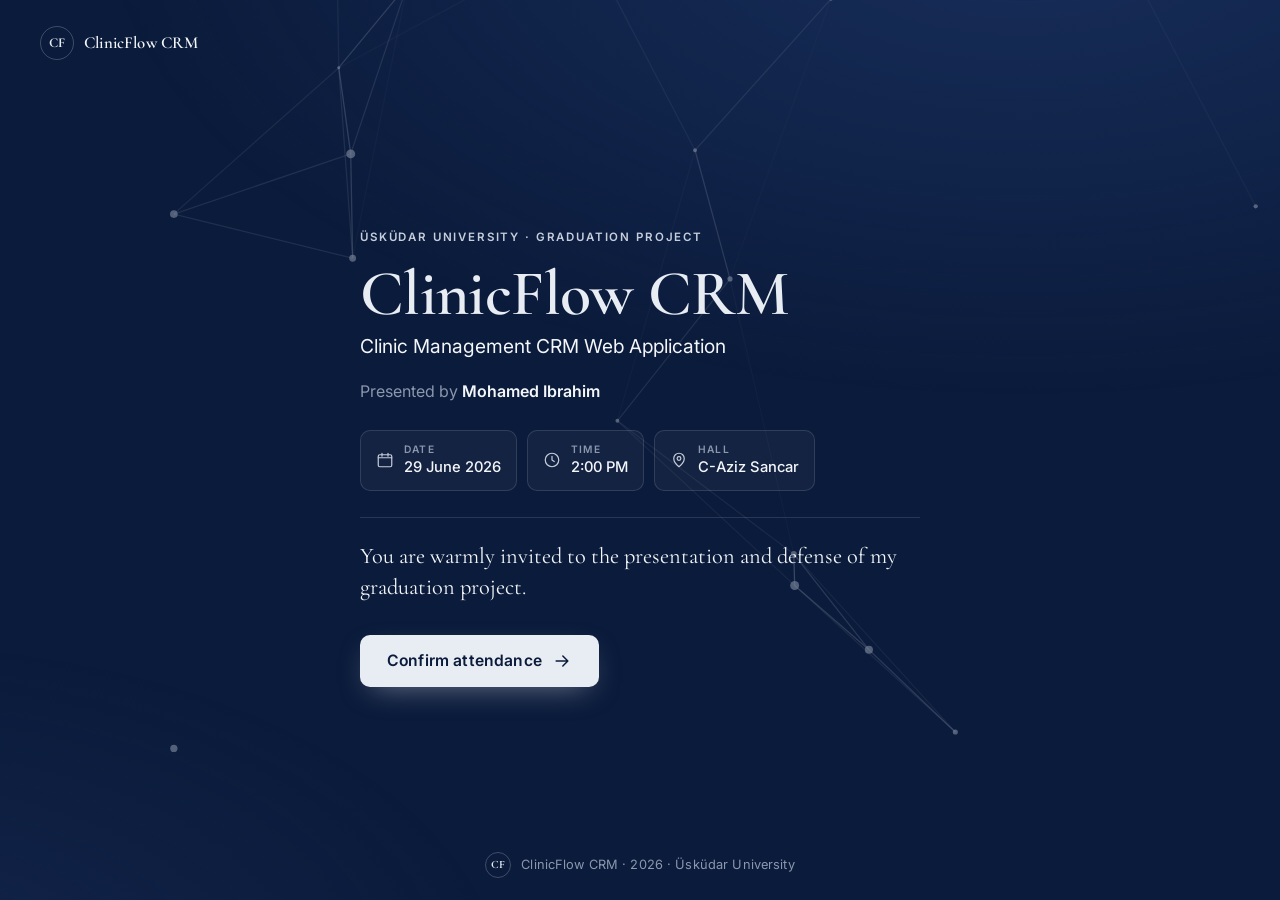
==== index.html @ 86056c4a "ClinicFlow CRM RSVP site — static GitHub Pages build Single-page RSVP flow (Invite → Form → Confirma" ====
<!DOCTYPE html>
<html lang="en" data-theme="dark">
<head>
  <meta charset="UTF-8" />
  <meta name="viewport" content="width=device-width, initial-scale=1, viewport-fit=cover" />
  <title>ClinicFlow CRM — Graduation Presentation Invitation</title>
  <meta name="description" content="You are invited to the graduation presentation of ClinicFlow CRM by Mohamed Ibrahim, Üsküdar University — 29 June 2026, 2:00 PM, Hall C-Aziz Sancar." />
  <meta name="color-scheme" content="dark light" />
  <meta name="theme-color" content="#0B1B3B" />

  <!-- Open Graph -->
  <meta property="og:type" content="website" />
  <meta property="og:title" content="ClinicFlow CRM — Graduation Presentation" />
  <meta property="og:description" content="Confirm your attendance and get event details — 29 June 2026, 2:00 PM, Üsküdar University." />

  <!-- Fonts: Cormorant Garamond (display) + Inter (UI). Swap for self-hosted subset later. -->
  <link rel="preconnect" href="https://fonts.googleapis.com" />
  <link rel="preconnect" href="https://fonts.gstatic.com" crossorigin />
  <link href="https://fonts.googleapis.com/css2?family=Cormorant+Garamond:wght@500;600;700&family=Inter:wght@400;500;600&display=swap" rel="stylesheet" />

  <link rel="stylesheet" href="assets/css/styles.css" />
</head>
<body>
  <!-- Background constellation motif (decorative) -->
  <div class="motif" aria-hidden="true">
    <svg class="motif__svg" viewBox="0 0 600 800" preserveAspectRatio="xMidYMid slice" focusable="false">
      <g class="motif__lines"></g>
      <g class="motif__nodes"></g>
    </svg>
  </div>

  <header class="site-header">
    <span class="monogram" aria-hidden="true">CF</span>
    <span class="site-header__name">ClinicFlow&nbsp;CRM</span>
  </header>

  <main id="main" class="stage">

    <!-- ================= STATE 1 — INVITE ================= -->
    <section class="screen screen--invite is-active" id="screen-invite" aria-labelledby="invite-heading">
      <p class="eyebrow">Üsküdar University · Graduation Project</p>
      <h1 class="display" id="invite-heading">ClinicFlow&nbsp;CRM</h1>
      <p class="lede">Clinic Management CRM Web Application</p>
      <p class="presenter">Presented by <strong>Mohamed Ibrahim</strong></p>

      <ul class="logistics" aria-label="Event details">
        <li class="chip">
          <svg class="chip__icon" viewBox="0 0 24 24" aria-hidden="true"><rect x="3" y="5" width="18" height="16" rx="2"/><path d="M3 9h18M8 3v4M16 3v4"/></svg>
          <span><span class="chip__label">Date</span>29 June 2026</span>
        </li>
        <li class="chip">
          <svg class="chip__icon" viewBox="0 0 24 24" aria-hidden="true"><circle cx="12" cy="12" r="9"/><path d="M12 7v5l3 2"/></svg>
          <span><span class="chip__label">Time</span>2:00 PM</span>
        </li>
        <li class="chip">
          <svg class="chip__icon" viewBox="0 0 24 24" aria-hidden="true"><path d="M12 21s7-5.6 7-11a7 7 0 1 0-14 0c0 5.4 7 11 7 11Z"/><circle cx="12" cy="10" r="2.5"/></svg>
          <span><span class="chip__label">Hall</span>C-Aziz Sancar</span>
        </li>
      </ul>

      <p class="invite-line">You are warmly invited to the presentation and defense of my graduation project.</p>

      <button type="button" class="btn btn--primary" id="to-form-btn">
        Confirm attendance
        <svg class="btn__arrow" viewBox="0 0 24 24" aria-hidden="true"><path d="M5 12h14M13 6l6 6-6 6"/></svg>
      </button>
    </section>

    <!-- ================= STATE 2 — RSVP FORM ================= -->
    <section class="screen screen--form" id="screen-form" aria-labelledby="form-heading" hidden>
      <p class="eyebrow">RSVP</p>
      <h2 class="heading" id="form-heading">Reserve your seat</h2>
      <p class="sub">Add your name to the guest list for the ClinicFlow CRM presentation.</p>

      <form id="rsvp-form" novalidate>
        <div class="field">
          <label for="guest-name" class="field__label">Your name</label>
          <input
            type="text"
            id="guest-name"
            name="name"
            class="field__input"
            autocomplete="name"
            inputmode="text"
            maxlength="80"
            placeholder="e.g. Dr. Ayşe Demir"
            required
            aria-describedby="name-help name-error"
          />
          <p class="field__help" id="name-help">Only used for the attendance list.</p>
          <p class="field__error" id="name-error" role="alert" hidden>Please enter your name.</p>
        </div>

        <!-- Honeypot: hidden from humans, bots fill it -->
        <div class="hp" aria-hidden="true">
          <label for="company">Company</label>
          <input type="text" id="company" name="company" tabindex="-1" autocomplete="off" />
        </div>

        <div class="form-actions">
          <button type="button" class="btn btn--ghost" id="back-btn">Back</button>
          <button type="submit" class="btn btn--primary" id="submit-btn">
            <span class="btn__label">Confirm</span>
            <span class="spinner" aria-hidden="true"></span>
          </button>
        </div>
      </form>
    </section>

    <!-- ================= STATE 3 — CONFIRMATION ================= -->
    <section class="screen screen--confirm" id="screen-confirm" aria-labelledby="confirm-heading" hidden>
      <div class="success" aria-hidden="true">
        <svg class="success__ring" viewBox="0 0 80 80"><circle cx="40" cy="40" r="36"/></svg>
        <svg class="success__check" viewBox="0 0 52 52"><path d="M14 27l8 8 16-18"/></svg>
      </div>

      <p class="eyebrow eyebrow--center">Attendance confirmed</p>
      <h2 class="heading heading--center" id="confirm-heading">Welcome, <span id="guest-welcome">guest</span></h2>
      <p class="sub sub--center" id="confirm-sub">Thank you for confirming. We can’t wait to present <strong>ClinicFlow CRM</strong> to you.</p>

      <div class="card">
        <p class="card__project">ClinicFlow CRM</p>
        <p class="card__desc">Clinic Management CRM Web Application</p>
        <p class="card__presenter">Presented by Mohamed Ibrahim · Üsküdar University</p>

        <dl class="details">
          <div class="details__row"><dt>Date</dt><dd>29 June 2026</dd></div>
          <div class="details__row"><dt>Time</dt><dd>2:00 PM (GMT+3)</dd></div>
          <div class="details__row"><dt>Location</dt><dd>Hall C-Aziz Sancar</dd></div>
        </dl>
      </div>

      <div class="countdown" id="countdown" aria-label="Time remaining until the presentation">
        <div class="countdown__unit"><span class="countdown__num" id="cd-days">00</span><span class="countdown__lbl">Days</span></div>
        <div class="countdown__sep" aria-hidden="true">:</div>
        <div class="countdown__unit"><span class="countdown__num" id="cd-hours">00</span><span class="countdown__lbl">Hours</span></div>
        <div class="countdown__sep" aria-hidden="true">:</div>
        <div class="countdown__unit"><span class="countdown__num" id="cd-mins">00</span><span class="countdown__lbl">Minutes</span></div>
        <div class="countdown__sep" aria-hidden="true">:</div>
        <div class="countdown__unit"><span class="countdown__num" id="cd-secs">00</span><span class="countdown__lbl">Seconds</span></div>
      </div>
      <p class="countdown__live" id="countdown-live" aria-live="polite"></p>

      <div class="cal-actions">
        <a href="#" class="btn btn--cal" id="gcal-btn" target="_blank" rel="noopener">
          <svg class="btn__icon" viewBox="0 0 24 24" aria-hidden="true"><rect x="3" y="5" width="18" height="16" rx="2"/><path d="M3 9h18M8 3v4M16 3v4"/></svg>
          Add to Google Calendar
        </a>
        <button type="button" class="btn btn--cal" id="ical-btn">
          <svg class="btn__icon" viewBox="0 0 24 24" aria-hidden="true"><path d="M12 3v12M8 11l4 4 4-4"/><path d="M5 19h14"/></svg>
          Add to Apple Calendar
        </button>
      </div>

      <p class="thank-you">We look forward to seeing you there.</p>
    </section>

  </main>

  <footer class="site-footer">
    <span class="monogram monogram--sm" aria-hidden="true">CF</span>
    <span>ClinicFlow CRM · 2026 · Üsküdar University</span>
  </footer>

  <script src="assets/js/config.js"></script>
  <script src="assets/js/app.js"></script>
</body>
</html>
---- assets/css/styles.css ----
/* =====================================================================
   ClinicFlow CRM — Invitation / RSVP
   "Observatory" — Midnight Blue + Silver. Dark-first, light fallback.
   ===================================================================== */

/* ---------- Design tokens ---------- */
:root {
  /* Dark (default) */
  --midnight: #0B1B3B;
  --indigo:   #13284F;
  --indigo-2: #102243;
  --silver:   #C7CEDB;
  --platinum: #E8ECF3;
  --ivory:    #F4F6FA;
  --slate:    #8B97AD;
  --mint:     #76C7A8;

  --bg:        var(--midnight);
  --surface:   var(--indigo);
  --surface-2: var(--indigo-2);
  --text:      var(--ivory);
  --text-muted:var(--slate);
  --accent:    var(--silver);
  --accent-bright: var(--platinum);
  --hairline:  rgba(199, 206, 219, 0.16);
  --hairline-strong: rgba(199, 206, 219, 0.28);
  --field-bg:  rgba(255, 255, 255, 0.04);
  --shadow:    0 18px 50px -18px rgba(0, 0, 0, 0.65);

  --serif: "Cormorant Garamond", Georgia, "Times New Roman", serif;
  --sans: "Inter", system-ui, -apple-system, "Segoe UI", Roboto, sans-serif;

  --ease: cubic-bezier(0.22, 1, 0.36, 1);
  --radius: 16px;
  --radius-sm: 10px;
  --maxw: 560px;
}

@media (prefers-color-scheme: light) {
  :root:not([data-theme="dark"]) {
    --bg:        #F5F7FB;
    --surface:   #FFFFFF;
    --surface-2: #EEF2F8;
    --text:      #0B1B3B;
    --text-muted:#5A6A85;
    --accent:    #5B6B86;
    --accent-bright: #0B1B3B;
    --hairline:  rgba(11, 27, 59, 0.12);
    --hairline-strong: rgba(11, 27, 59, 0.20);
    --field-bg:  rgba(11, 27, 59, 0.03);
    --shadow:    0 18px 50px -22px rgba(11, 27, 59, 0.28);
  }
}

/* ---------- Reset ---------- */
*, *::before, *::after { box-sizing: border-box; }
html { -webkit-text-size-adjust: 100%; }
body {
  margin: 0;
  min-height: 100svh;
  font-family: var(--sans);
  color: var(--text);
  background: var(--bg);
  line-height: 1.55;
  -webkit-font-smoothing: antialiased;
  text-rendering: optimizeLegibility;
  display: flex;
  flex-direction: column;
  overflow-x: hidden;
  position: relative;
}

/* Subtle radial depth on the midnight field */
body::before {
  content: "";
  position: fixed;
  inset: 0;
  background:
    radial-gradient(120% 90% at 80% -10%, rgba(40, 70, 130, 0.45), transparent 60%),
    radial-gradient(90% 70% at -10% 110%, rgba(30, 52, 100, 0.40), transparent 55%);
  pointer-events: none;
  z-index: 0;
}
@media (prefers-color-scheme: light) {
  :root:not([data-theme="dark"]) body::before {
    background:
      radial-gradient(120% 90% at 80% -10%, rgba(180, 198, 230, 0.35), transparent 60%),
      radial-gradient(90% 70% at -10% 110%, rgba(200, 212, 235, 0.35), transparent 55%);
  }
}

/* ---------- Background constellation motif ---------- */
.motif {
  position: fixed;
  inset: 0;
  z-index: 0;
  pointer-events: none;
  opacity: 0.55;
}
.motif__svg { width: 100%; height: 100%; }
.motif__nodes circle { fill: var(--accent); }
.motif__lines line { stroke: var(--accent); stroke-width: 0.6; }

/* ---------- Layout shell ---------- */
.site-header,
.site-footer,
.stage { position: relative; z-index: 1; }

.site-header {
  display: flex;
  align-items: center;
  gap: 10px;
  padding: clamp(16px, 4vw, 26px) clamp(18px, 5vw, 40px);
}
.site-header__name {
  font-family: var(--serif);
  font-weight: 600;
  font-size: 1.05rem;
  letter-spacing: 0.01em;
}
.monogram {
  display: inline-grid;
  place-items: center;
  width: 34px; height: 34px;
  border: 1px solid var(--hairline-strong);
  border-radius: 50%;
  font-family: var(--serif);
  font-weight: 700;
  font-size: 0.85rem;
  letter-spacing: 0.02em;
  color: var(--accent-bright);
}
.monogram--sm { width: 26px; height: 26px; font-size: 0.7rem; }

.stage {
  flex: 1;
  display: flex;
  align-items: center;
  justify-content: center;
  padding: clamp(20px, 5vw, 48px) clamp(20px, 6vw, 40px);
}

.site-footer {
  display: flex;
  align-items: center;
  justify-content: center;
  gap: 10px;
  padding: 22px 20px calc(22px + env(safe-area-inset-bottom));
  color: var(--text-muted);
  font-size: 0.8rem;
  letter-spacing: 0.01em;
}

/* ---------- Screens (state machine) ---------- */
.screen {
  width: 100%;
  max-width: var(--maxw);
  margin: 0 auto;
}
.screen[hidden] { display: none; }
.screen.is-active { animation: screen-in 0.5s var(--ease) both; }
@keyframes screen-in {
  from { opacity: 0; transform: translateY(14px); }
  to   { opacity: 1; transform: translateY(0); }
}

/* ---------- Typography ---------- */
.eyebrow {
  margin: 0 0 14px;
  font-size: 0.72rem;
  font-weight: 600;
  letter-spacing: 0.16em;
  text-transform: uppercase;
  color: var(--accent);
}
.eyebrow--center { text-align: center; }

.display {
  font-family: var(--serif);
  font-weight: 600;
  font-size: clamp(2.6rem, 11vw, 4rem);
  line-height: 1.02;
  letter-spacing: -0.01em;
  margin: 0 0 0.35rem;
  color: var(--accent-bright);
}
.heading {
  font-family: var(--serif);
  font-weight: 600;
  font-size: clamp(1.9rem, 7vw, 2.6rem);
  line-height: 1.1;
  margin: 0 0 0.4rem;
  color: var(--accent-bright);
}
.heading--center { text-align: center; }
.lede {
  margin: 0 0 1.1rem;
  font-size: clamp(1.05rem, 4vw, 1.2rem);
  color: var(--text);
}
.presenter { margin: 0 0 1.6rem; color: var(--text-muted); }
.presenter strong { color: var(--text); font-weight: 600; }
.sub { margin: 0 0 1.6rem; color: var(--text-muted); }
.sub--center { text-align: center; }
.sub strong, .thank-you strong { color: var(--text); }

/* ---------- Logistics chips ---------- */
.logistics {
  list-style: none;
  margin: 0 0 1.6rem;
  padding: 0;
  display: flex;
  flex-wrap: wrap;
  gap: 10px;
}
.chip {
  display: inline-flex;
  align-items: center;
  gap: 10px;
  padding: 11px 15px;
  border: 1px solid var(--hairline);
  border-radius: var(--radius-sm);
  background: var(--field-bg);
  font-size: 0.92rem;
  font-weight: 500;
}
.chip__icon {
  width: 18px; height: 18px;
  fill: none;
  stroke: var(--accent);
  stroke-width: 1.6;
  stroke-linecap: round;
  stroke-linejoin: round;
  flex: none;
}
.chip__label {
  display: block;
  font-size: 0.64rem;
  font-weight: 600;
  letter-spacing: 0.12em;
  text-transform: uppercase;
  color: var(--text-muted);
  line-height: 1.4;
}

.invite-line {
  margin: 0 0 2rem;
  padding-top: 1.4rem;
  border-top: 1px solid var(--hairline);
  font-family: var(--serif);
  font-size: clamp(1.15rem, 4.6vw, 1.4rem);
  line-height: 1.4;
  color: var(--text);
}

/* ---------- Buttons ---------- */
.btn {
  --btn-bg: transparent;
  font-family: var(--sans);
  font-size: 0.98rem;
  font-weight: 600;
  letter-spacing: 0.01em;
  display: inline-flex;
  align-items: center;
  justify-content: center;
  gap: 10px;
  min-height: 52px;
  padding: 0 26px;
  border-radius: var(--radius-sm);
  border: 1px solid transparent;
  cursor: pointer;
  text-decoration: none;
  color: var(--text);
  background: var(--btn-bg);
  transition: transform 0.15s var(--ease), background 0.2s var(--ease),
              border-color 0.2s var(--ease), box-shadow 0.2s var(--ease);
  -webkit-tap-highlight-color: transparent;
}
.btn:active { transform: scale(0.98); }

.btn--primary {
  background: var(--accent-bright);
  color: var(--midnight);
  box-shadow: 0 10px 30px -12px rgba(232, 236, 243, 0.5);
}
.btn--primary:hover { box-shadow: 0 14px 36px -10px rgba(232, 236, 243, 0.6); }

.btn--ghost {
  border-color: var(--hairline-strong);
  color: var(--text);
  background: transparent;
}
.btn--ghost:hover { border-color: var(--accent); }

.btn--cal {
  border-color: var(--hairline-strong);
  background: var(--field-bg);
  width: 100%;
}
.btn--cal:hover { border-color: var(--accent); }

.btn__arrow { width: 20px; height: 20px; fill: none; stroke: currentColor; stroke-width: 1.8; stroke-linecap: round; stroke-linejoin: round; }
.btn__icon { width: 19px; height: 19px; fill: none; stroke: var(--accent); stroke-width: 1.6; stroke-linecap: round; stroke-linejoin: round; }

/* focus visibility */
.btn:focus-visible,
.field__input:focus-visible,
a:focus-visible {
  outline: 2px solid var(--accent);
  outline-offset: 3px;
}

/* ---------- Form ---------- */
.field { margin-bottom: 1.5rem; }
.field__label {
  display: block;
  font-size: 0.82rem;
  font-weight: 600;
  letter-spacing: 0.02em;
  margin-bottom: 8px;
  color: var(--text);
}
.field__input {
  width: 100%;
  min-height: 54px;
  padding: 0 16px;
  font-family: var(--sans);
  font-size: 1.05rem;
  color: var(--text);
  background: var(--field-bg);
  border: 1px solid var(--hairline-strong);
  border-radius: var(--radius-sm);
  transition: border-color 0.2s var(--ease), background 0.2s var(--ease);
}
.field__input::placeholder { color: var(--text-muted); opacity: 0.7; }
.field__input:focus { border-color: var(--accent); background: rgba(255,255,255,0.06); outline: none; }
.field__input.is-invalid { border-color: #E2768B; }
.field__help { margin: 8px 0 0; font-size: 0.8rem; color: var(--text-muted); }
.field__error { margin: 8px 0 0; font-size: 0.82rem; color: #E2768B; font-weight: 500; }

.hp { position: absolute; left: -9999px; width: 1px; height: 1px; overflow: hidden; }

.form-actions {
  display: flex;
  gap: 12px;
}
.form-actions .btn--ghost { flex: none; }
.form-actions .btn--primary { flex: 1; }

/* submit spinner */
.spinner {
  width: 18px; height: 18px;
  border: 2px solid rgba(11, 27, 59, 0.25);
  border-top-color: var(--midnight);
  border-radius: 50%;
  display: none;
  animation: spin 0.7s linear infinite;
}
.btn.is-loading .spinner { display: inline-block; }
.btn.is-loading .btn__label { opacity: 0.6; }
@keyframes spin { to { transform: rotate(360deg); } }

/* ---------- Confirmation ---------- */
.success {
  position: relative;
  width: 80px; height: 80px;
  margin: 0 auto 1.4rem;
}
.success__ring, .success__check { position: absolute; inset: 0; width: 80px; height: 80px; }
.success__ring circle {
  fill: none; stroke: var(--mint); stroke-width: 2.5;
  stroke-dasharray: 226; stroke-dashoffset: 226;
  transform: rotate(-90deg); transform-origin: center;
  animation: ring-draw 0.7s var(--ease) forwards;
}
.success__check {
  width: 52px; height: 52px; inset: 14px;
}
.success__check path {
  fill: none; stroke: var(--mint); stroke-width: 4;
  stroke-linecap: round; stroke-linejoin: round;
  stroke-dasharray: 40; stroke-dashoffset: 40;
  animation: check-draw 0.45s var(--ease) 0.45s forwards;
}
@keyframes ring-draw { to { stroke-dashoffset: 0; } }
@keyframes check-draw { to { stroke-dashoffset: 0; } }

.card {
  margin: 0 0 1.5rem;
  padding: clamp(20px, 6vw, 30px);
  border: 1px solid var(--hairline);
  border-radius: var(--radius);
  background: var(--surface);
  box-shadow: var(--shadow);
  text-align: center;
}
.card__project {
  font-family: var(--serif);
  font-weight: 600;
  font-size: 1.6rem;
  margin: 0 0 0.2rem;
  color: var(--accent-bright);
}
.card__desc { margin: 0 0 0.5rem; color: var(--text); }
.card__presenter { margin: 0 0 1.2rem; font-size: 0.85rem; color: var(--text-muted); }

.details {
  margin: 0;
  border-top: 1px solid var(--hairline);
  padding-top: 1.1rem;
  display: grid;
  gap: 0.7rem;
}
.details__row {
  display: flex;
  justify-content: space-between;
  gap: 16px;
  font-size: 0.95rem;
}
.details__row dt {
  color: var(--text-muted);
  font-size: 0.7rem;
  font-weight: 600;
  letter-spacing: 0.1em;
  text-transform: uppercase;
  align-self: center;
}
.details__row dd { margin: 0; font-weight: 500; }

/* ---------- Countdown ---------- */
.countdown {
  display: flex;
  align-items: flex-start;
  justify-content: center;
  gap: clamp(4px, 2vw, 12px);
  margin: 0 0 0.4rem;
}
.countdown__unit {
  display: flex;
  flex-direction: column;
  align-items: center;
  min-width: clamp(56px, 18vw, 78px);
  padding: 14px 6px;
  border: 1px solid var(--hairline);
  border-radius: var(--radius-sm);
  background: var(--field-bg);
}
.countdown__num {
  font-family: var(--serif);
  font-weight: 600;
  font-size: clamp(1.8rem, 8vw, 2.4rem);
  line-height: 1;
  font-variant-numeric: tabular-nums;
  color: var(--accent-bright);
}
.countdown__lbl {
  margin-top: 6px;
  font-size: 0.6rem;
  font-weight: 600;
  letter-spacing: 0.12em;
  text-transform: uppercase;
  color: var(--text-muted);
}
.countdown__sep {
  font-family: var(--serif);
  font-size: clamp(1.6rem, 7vw, 2.2rem);
  color: var(--text-muted);
  padding-top: 12px;
  align-self: flex-start;
}
.countdown__live { text-align: center; margin: 0.4rem 0 1.6rem; min-height: 1px; }
.countdown.is-live .countdown__num { color: var(--mint); }

/* ---------- Calendar actions ---------- */
.cal-actions {
  display: grid;
  gap: 12px;
  margin: 1.6rem 0 1.4rem;
}
@media (min-width: 480px) {
  .cal-actions { grid-template-columns: 1fr 1fr; }
}

.thank-you {
  text-align: center;
  font-family: var(--serif);
  font-size: 1.2rem;
  color: var(--text);
  margin: 0;
}

/* ---------- Toast (network status) ---------- */
.toast {
  position: fixed;
  left: 50%;
  bottom: calc(20px + env(safe-area-inset-bottom));
  transform: translateX(-50%) translateY(20px);
  background: var(--surface);
  color: var(--text);
  border: 1px solid var(--hairline-strong);
  border-radius: 999px;
  padding: 10px 18px;
  font-size: 0.85rem;
  box-shadow: var(--shadow);
  opacity: 0;
  pointer-events: none;
  transition: opacity 0.3s var(--ease), transform 0.3s var(--ease);
  z-index: 10;
}
.toast.is-visible { opacity: 1; transform: translateX(-50%) translateY(0); }

/* ---------- Reduced motion ---------- */
@media (prefers-reduced-motion: reduce) {
  *, *::before, *::after {
    animation-duration: 0.001ms !important;
    animation-iteration-count: 1 !important;
    transition-duration: 0.001ms !important;
  }
  .success__ring circle, .success__check path { stroke-dashoffset: 0 !important; }
}
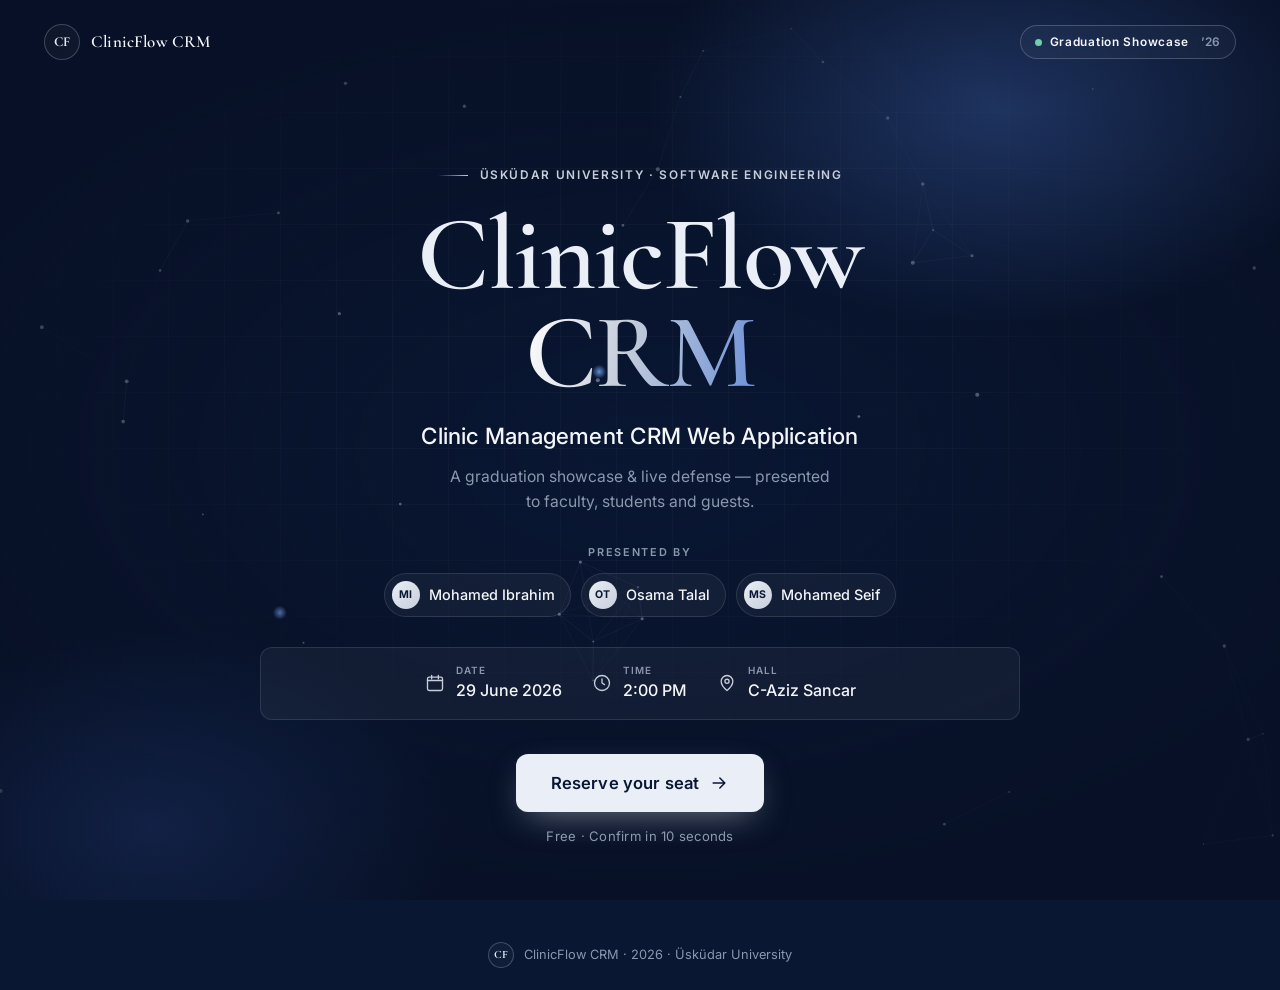
==== commit 8be60d93: "Redesign website + add RSVP cancel/reconfirm; 3 new card concepts (no QR) Website: - Premium product" ====
--- a/index.html
+++ b/index.html
@@ -3,156 +3,192 @@
 <head>
   <meta charset="UTF-8" />
   <meta name="viewport" content="width=device-width, initial-scale=1, viewport-fit=cover" />
-  <title>ClinicFlow CRM — Graduation Presentation Invitation</title>
-  <meta name="description" content="You are invited to the graduation presentation of ClinicFlow CRM by Mohamed Ibrahim, Üsküdar University — 29 June 2026, 2:00 PM, Hall C-Aziz Sancar." />
+  <title>ClinicFlow CRM — Graduation Showcase</title>
+  <meta name="description" content="ClinicFlow CRM — Clinic Management CRM Web Application. Graduation showcase by Mohamed Ibrahim, Osama Talal & Mohamed Seif — Üsküdar University, 29 June 2026, 2:00 PM, Hall C-Aziz Sancar." />
   <meta name="color-scheme" content="dark light" />
   <meta name="theme-color" content="#0B1B3B" />
 
-  <!-- Open Graph -->
   <meta property="og:type" content="website" />
-  <meta property="og:title" content="ClinicFlow CRM — Graduation Presentation" />
-  <meta property="og:description" content="Confirm your attendance and get event details — 29 June 2026, 2:00 PM, Üsküdar University." />
-
-  <!-- Fonts: Cormorant Garamond (display) + Inter (UI). Swap for self-hosted subset later. -->
+  <meta property="og:title" content="ClinicFlow CRM — Graduation Showcase" />
+  <meta property="og:description" content="Reserve your seat for the ClinicFlow CRM presentation — 29 June 2026, Üsküdar University." />
+
   <link rel="preconnect" href="https://fonts.googleapis.com" />
   <link rel="preconnect" href="https://fonts.gstatic.com" crossorigin />
-  <link href="https://fonts.googleapis.com/css2?family=Cormorant+Garamond:wght@500;600;700&family=Inter:wght@400;500;600&display=swap" rel="stylesheet" />
+  <link href="https://fonts.googleapis.com/css2?family=Cormorant+Garamond:wght@500;600;700&family=Inter:wght@400;500;600;700&display=swap" rel="stylesheet" />
 
   <link rel="stylesheet" href="assets/css/styles.css" />
 </head>
 <body>
-  <!-- Background constellation motif (decorative) -->
-  <div class="motif" aria-hidden="true">
-    <svg class="motif__svg" viewBox="0 0 600 800" preserveAspectRatio="xMidYMid slice" focusable="false">
-      <g class="motif__lines"></g>
-      <g class="motif__nodes"></g>
-    </svg>
-  </div>
+  <!-- Animated data-flow background -->
+  <canvas id="bg-canvas" class="bg-canvas" aria-hidden="true"></canvas>
+  <div class="bg-light" aria-hidden="true"></div>
+  <div class="bg-grid" aria-hidden="true"></div>
 
   <header class="site-header">
-    <span class="monogram" aria-hidden="true">CF</span>
-    <span class="site-header__name">ClinicFlow&nbsp;CRM</span>
+    <a class="brand" href="#" aria-label="ClinicFlow CRM">
+      <span class="monogram" aria-hidden="true">CF</span>
+      <span class="brand__name">ClinicFlow&nbsp;CRM</span>
+    </a>
+    <span class="status-pill" id="header-pill">
+      <span class="status-pill__dot" aria-hidden="true"></span>
+      Graduation Showcase&nbsp;<span class="status-pill__year">’26</span>
+    </span>
   </header>
 
   <main id="main" class="stage">
 
-    <!-- ================= STATE 1 — INVITE ================= -->
-    <section class="screen screen--invite is-active" id="screen-invite" aria-labelledby="invite-heading">
-      <p class="eyebrow">Üsküdar University · Graduation Project</p>
-      <h1 class="display" id="invite-heading">ClinicFlow&nbsp;CRM</h1>
-      <p class="lede">Clinic Management CRM Web Application</p>
-      <p class="presenter">Presented by <strong>Mohamed Ibrahim</strong></p>
-
-      <ul class="logistics" aria-label="Event details">
-        <li class="chip">
-          <svg class="chip__icon" viewBox="0 0 24 24" aria-hidden="true"><rect x="3" y="5" width="18" height="16" rx="2"/><path d="M3 9h18M8 3v4M16 3v4"/></svg>
-          <span><span class="chip__label">Date</span>29 June 2026</span>
-        </li>
-        <li class="chip">
-          <svg class="chip__icon" viewBox="0 0 24 24" aria-hidden="true"><circle cx="12" cy="12" r="9"/><path d="M12 7v5l3 2"/></svg>
-          <span><span class="chip__label">Time</span>2:00 PM</span>
-        </li>
-        <li class="chip">
-          <svg class="chip__icon" viewBox="0 0 24 24" aria-hidden="true"><path d="M12 21s7-5.6 7-11a7 7 0 1 0-14 0c0 5.4 7 11 7 11Z"/><circle cx="12" cy="10" r="2.5"/></svg>
-          <span><span class="chip__label">Hall</span>C-Aziz Sancar</span>
-        </li>
-      </ul>
-
-      <p class="invite-line">You are warmly invited to the presentation and defense of my graduation project.</p>
-
-      <button type="button" class="btn btn--primary" id="to-form-btn">
-        Confirm attendance
-        <svg class="btn__arrow" viewBox="0 0 24 24" aria-hidden="true"><path d="M5 12h14M13 6l6 6-6 6"/></svg>
-      </button>
+    <!-- ================= STATE 1 — LANDING / HERO ================= -->
+    <section class="screen screen--hero is-active" id="screen-invite" aria-labelledby="hero-title">
+      <div class="hero">
+        <p class="hero__kicker reveal" style="--d:0">
+          <span class="hero__kicker-line" aria-hidden="true"></span>
+          Üsküdar University · Software Engineering
+        </p>
+
+        <h1 class="hero__title" id="hero-title">
+          <span class="reveal" style="--d:1">ClinicFlow</span>
+          <span class="hero__title-accent reveal" style="--d:2">CRM</span>
+        </h1>
+
+        <p class="hero__sub reveal" style="--d:3">Clinic Management CRM Web&nbsp;Application</p>
+
+        <p class="hero__lead reveal" style="--d:4">
+          A graduation showcase &amp; live defense — presented to faculty, students and guests.
+        </p>
+
+        <div class="presenters reveal" style="--d:5" aria-label="Presenters">
+          <span class="presenters__label">Presented by</span>
+          <ul class="presenters__list">
+            <li class="presenter-chip"><span class="presenter-chip__ini" aria-hidden="true">MI</span>Mohamed Ibrahim</li>
+            <li class="presenter-chip"><span class="presenter-chip__ini" aria-hidden="true">OT</span>Osama Talal</li>
+            <li class="presenter-chip"><span class="presenter-chip__ini" aria-hidden="true">MS</span>Mohamed Seif</li>
+          </ul>
+        </div>
+
+        <ul class="meta-strip reveal" style="--d:6" aria-label="Event details">
+          <li>
+            <svg class="meta-strip__icon" viewBox="0 0 24 24" aria-hidden="true"><rect x="3" y="5" width="18" height="16" rx="2"/><path d="M3 9h18M8 3v4M16 3v4"/></svg>
+            <span><span class="meta-strip__k">Date</span>29 June 2026</span>
+          </li>
+          <li>
+            <svg class="meta-strip__icon" viewBox="0 0 24 24" aria-hidden="true"><circle cx="12" cy="12" r="9"/><path d="M12 7v5l3 2"/></svg>
+            <span><span class="meta-strip__k">Time</span>2:00 PM</span>
+          </li>
+          <li>
+            <svg class="meta-strip__icon" viewBox="0 0 24 24" aria-hidden="true"><path d="M12 21s7-5.6 7-11a7 7 0 1 0-14 0c0 5.4 7 11 7 11Z"/><circle cx="12" cy="10" r="2.5"/></svg>
+            <span><span class="meta-strip__k">Hall</span>C-Aziz Sancar</span>
+          </li>
+        </ul>
+
+        <div class="hero__cta reveal" style="--d:7">
+          <button type="button" class="btn btn--primary btn--lg" id="to-form-btn">
+            Reserve your seat
+            <svg class="btn__arrow" viewBox="0 0 24 24" aria-hidden="true"><path d="M5 12h14M13 6l6 6-6 6"/></svg>
+          </button>
+          <span class="hero__cta-note">Free · Confirm in 10 seconds</span>
+        </div>
+      </div>
     </section>
 
     <!-- ================= STATE 2 — RSVP FORM ================= -->
     <section class="screen screen--form" id="screen-form" aria-labelledby="form-heading" hidden>
-      <p class="eyebrow">RSVP</p>
-      <h2 class="heading" id="form-heading">Reserve your seat</h2>
-      <p class="sub">Add your name to the guest list for the ClinicFlow CRM presentation.</p>
-
-      <form id="rsvp-form" novalidate>
-        <div class="field">
-          <label for="guest-name" class="field__label">Your name</label>
-          <input
-            type="text"
-            id="guest-name"
-            name="name"
-            class="field__input"
-            autocomplete="name"
-            inputmode="text"
-            maxlength="80"
-            placeholder="e.g. Dr. Ayşe Demir"
-            required
-            aria-describedby="name-help name-error"
-          />
-          <p class="field__help" id="name-help">Only used for the attendance list.</p>
-          <p class="field__error" id="name-error" role="alert" hidden>Please enter your name.</p>
-        </div>
-
-        <!-- Honeypot: hidden from humans, bots fill it -->
-        <div class="hp" aria-hidden="true">
-          <label for="company">Company</label>
-          <input type="text" id="company" name="company" tabindex="-1" autocomplete="off" />
-        </div>
-
-        <div class="form-actions">
-          <button type="button" class="btn btn--ghost" id="back-btn">Back</button>
-          <button type="submit" class="btn btn--primary" id="submit-btn">
-            <span class="btn__label">Confirm</span>
-            <span class="spinner" aria-hidden="true"></span>
-          </button>
-        </div>
-      </form>
+      <div class="panel">
+        <p class="eyebrow">RSVP</p>
+        <h2 class="heading" id="form-heading">Reserve your seat</h2>
+        <p class="sub">Add your name to the guest list for the ClinicFlow CRM showcase.</p>
+
+        <form id="rsvp-form" novalidate>
+          <div class="field">
+            <label for="guest-name" class="field__label">Your name</label>
+            <input type="text" id="guest-name" name="name" class="field__input"
+              autocomplete="name" inputmode="text" maxlength="80"
+              placeholder="e.g. Dr. Ayşe Demir" required
+              aria-describedby="name-help name-error" />
+            <p class="field__help" id="name-help">Only used for the attendance list.</p>
+            <p class="field__error" id="name-error" role="alert" hidden>Please enter your name.</p>
+          </div>
+
+          <div class="hp" aria-hidden="true">
+            <label for="company">Company</label>
+            <input type="text" id="company" name="company" tabindex="-1" autocomplete="off" />
+          </div>
+
+          <div class="form-actions">
+            <button type="button" class="btn btn--ghost" id="back-btn">Back</button>
+            <button type="submit" class="btn btn--primary" id="submit-btn">
+              <span class="btn__label">Confirm attendance</span>
+              <span class="spinner" aria-hidden="true"></span>
+            </button>
+          </div>
+        </form>
+      </div>
     </section>
 
     <!-- ================= STATE 3 — CONFIRMATION ================= -->
     <section class="screen screen--confirm" id="screen-confirm" aria-labelledby="confirm-heading" hidden>
-      <div class="success" aria-hidden="true">
-        <svg class="success__ring" viewBox="0 0 80 80"><circle cx="40" cy="40" r="36"/></svg>
-        <svg class="success__check" viewBox="0 0 52 52"><path d="M14 27l8 8 16-18"/></svg>
+      <div class="panel panel--confirm">
+        <div class="success" id="success-mark" aria-hidden="true">
+          <svg class="success__ring" viewBox="0 0 80 80"><circle cx="40" cy="40" r="36"/></svg>
+          <svg class="success__check" viewBox="0 0 52 52"><path d="M14 27l8 8 16-18"/></svg>
+        </div>
+
+        <div class="status-badge" id="status-badge" data-status="attending">
+          <span class="status-badge__dot" aria-hidden="true"></span>
+          <span id="status-badge-text">Attending</span>
+        </div>
+
+        <h2 class="heading heading--center" id="confirm-heading">You’re in, <span id="guest-welcome">guest</span></h2>
+        <p class="sub sub--center" id="confirm-sub">Thank you for confirming. We can’t wait to present <strong>ClinicFlow CRM</strong> to you.</p>
+
+        <div class="card">
+          <p class="card__project">ClinicFlow CRM</p>
+          <p class="card__desc">Clinic Management CRM Web Application</p>
+          <p class="card__presenter">Mohamed Ibrahim · Osama Talal · Mohamed Seif</p>
+
+          <dl class="details">
+            <div class="details__row"><dt>Date</dt><dd>29 June 2026</dd></div>
+            <div class="details__row"><dt>Time</dt><dd>2:00 PM (GMT+3)</dd></div>
+            <div class="details__row"><dt>Location</dt><dd>Hall C-Aziz Sancar</dd></div>
+          </dl>
+        </div>
+
+        <div class="countdown" id="countdown" aria-label="Time remaining until the presentation">
+          <div class="countdown__unit"><span class="countdown__num" id="cd-days">00</span><span class="countdown__lbl">Days</span></div>
+          <div class="countdown__sep" aria-hidden="true">:</div>
+          <div class="countdown__unit"><span class="countdown__num" id="cd-hours">00</span><span class="countdown__lbl">Hours</span></div>
+          <div class="countdown__sep" aria-hidden="true">:</div>
+          <div class="countdown__unit"><span class="countdown__num" id="cd-mins">00</span><span class="countdown__lbl">Min</span></div>
+          <div class="countdown__sep" aria-hidden="true">:</div>
+          <div class="countdown__unit"><span class="countdown__num" id="cd-secs">00</span><span class="countdown__lbl">Sec</span></div>
+        </div>
+        <p class="countdown__live" id="countdown-live" aria-live="polite"></p>
+
+        <div class="cal-actions" id="cal-actions">
+          <a href="#" class="btn btn--cal" id="gcal-btn" target="_blank" rel="noopener">
+            <svg class="btn__icon" viewBox="0 0 24 24" aria-hidden="true"><rect x="3" y="5" width="18" height="16" rx="2"/><path d="M3 9h18M8 3v4M16 3v4"/></svg>
+            Google Calendar
+          </a>
+          <button type="button" class="btn btn--cal" id="ical-btn">
+            <svg class="btn__icon" viewBox="0 0 24 24" aria-hidden="true"><path d="M12 3v12M8 11l4 4 4-4"/><path d="M5 19h14"/></svg>
+            Apple Calendar
+          </button>
+        </div>
+
+        <!-- RSVP control: cancel / reconfirm -->
+        <div class="rsvp-control" id="rsvp-control">
+          <button type="button" class="btn btn--danger-ghost" id="cancel-btn">
+            <span class="btn__label">Cancel attendance</span>
+            <span class="spinner spinner--dark" aria-hidden="true"></span>
+          </button>
+          <button type="button" class="btn btn--primary" id="reconfirm-btn" hidden>
+            <span class="btn__label">Confirm attendance again</span>
+            <span class="spinner" aria-hidden="true"></span>
+          </button>
+          <p class="rsvp-control__hint" id="rsvp-hint">Changed your plans? You can update your RSVP anytime.</p>
+        </div>
+
+        <p class="thank-you" id="thank-you">We look forward to seeing you there.</p>
       </div>
-
-      <p class="eyebrow eyebrow--center">Attendance confirmed</p>
-      <h2 class="heading heading--center" id="confirm-heading">Welcome, <span id="guest-welcome">guest</span></h2>
-      <p class="sub sub--center" id="confirm-sub">Thank you for confirming. We can’t wait to present <strong>ClinicFlow CRM</strong> to you.</p>
-
-      <div class="card">
-        <p class="card__project">ClinicFlow CRM</p>
-        <p class="card__desc">Clinic Management CRM Web Application</p>
-        <p class="card__presenter">Presented by Mohamed Ibrahim · Üsküdar University</p>
-
-        <dl class="details">
-          <div class="details__row"><dt>Date</dt><dd>29 June 2026</dd></div>
-          <div class="details__row"><dt>Time</dt><dd>2:00 PM (GMT+3)</dd></div>
-          <div class="details__row"><dt>Location</dt><dd>Hall C-Aziz Sancar</dd></div>
-        </dl>
-      </div>
-
-      <div class="countdown" id="countdown" aria-label="Time remaining until the presentation">
-        <div class="countdown__unit"><span class="countdown__num" id="cd-days">00</span><span class="countdown__lbl">Days</span></div>
-        <div class="countdown__sep" aria-hidden="true">:</div>
-        <div class="countdown__unit"><span class="countdown__num" id="cd-hours">00</span><span class="countdown__lbl">Hours</span></div>
-        <div class="countdown__sep" aria-hidden="true">:</div>
-        <div class="countdown__unit"><span class="countdown__num" id="cd-mins">00</span><span class="countdown__lbl">Minutes</span></div>
-        <div class="countdown__sep" aria-hidden="true">:</div>
-        <div class="countdown__unit"><span class="countdown__num" id="cd-secs">00</span><span class="countdown__lbl">Seconds</span></div>
-      </div>
-      <p class="countdown__live" id="countdown-live" aria-live="polite"></p>
-
-      <div class="cal-actions">
-        <a href="#" class="btn btn--cal" id="gcal-btn" target="_blank" rel="noopener">
-          <svg class="btn__icon" viewBox="0 0 24 24" aria-hidden="true"><rect x="3" y="5" width="18" height="16" rx="2"/><path d="M3 9h18M8 3v4M16 3v4"/></svg>
-          Add to Google Calendar
-        </a>
-        <button type="button" class="btn btn--cal" id="ical-btn">
-          <svg class="btn__icon" viewBox="0 0 24 24" aria-hidden="true"><path d="M12 3v12M8 11l4 4 4-4"/><path d="M5 19h14"/></svg>
-          Add to Apple Calendar
-        </button>
-      </div>
-
-      <p class="thank-you">We look forward to seeing you there.</p>
     </section>
 
   </main>
--- a/assets/css/styles.css
+++ b/assets/css/styles.css
@@ -1,60 +1,58 @@
 /* =====================================================================
    ClinicFlow CRM — Invitation / RSVP
-   "Observatory" — Midnight Blue + Silver. Dark-first, light fallback.
+   "Observatory" v2 — Midnight Blue + Silver. Premium product-launch feel.
    ===================================================================== */
 
 /* ---------- Design tokens ---------- */
 :root {
-  /* Dark (default) */
-  --midnight: #0B1B3B;
-  --indigo:   #13284F;
-  --indigo-2: #102243;
+  --midnight: #0A1733;
+  --midnight-2: #081127;
+  --indigo:   #15294F;
   --silver:   #C7CEDB;
-  --platinum: #E8ECF3;
+  --platinum: #EAEEF6;
   --ivory:    #F4F6FA;
   --slate:    #8B97AD;
-  --mint:     #76C7A8;
+  --mint:     #6FD0A8;
+  --rose:     #E58197;
+  --glow:     #4E7BD6;
 
   --bg:        var(--midnight);
-  --surface:   var(--indigo);
-  --surface-2: var(--indigo-2);
   --text:      var(--ivory);
   --text-muted:var(--slate);
   --accent:    var(--silver);
   --accent-bright: var(--platinum);
-  --hairline:  rgba(199, 206, 219, 0.16);
-  --hairline-strong: rgba(199, 206, 219, 0.28);
-  --field-bg:  rgba(255, 255, 255, 0.04);
-  --shadow:    0 18px 50px -18px rgba(0, 0, 0, 0.65);
-
-  --serif: "Cormorant Garamond", Georgia, "Times New Roman", serif;
+  --hairline:  rgba(199, 206, 219, 0.14);
+  --hairline-strong: rgba(199, 206, 219, 0.26);
+  --field-bg:  rgba(255, 255, 255, 0.045);
+  --panel-bg:  rgba(16, 30, 60, 0.62);
+  --panel-brd: rgba(199, 206, 219, 0.16);
+  --shadow:    0 30px 80px -28px rgba(0, 0, 0, 0.7);
+
+  --serif: "Cormorant Garamond", Georgia, serif;
   --sans: "Inter", system-ui, -apple-system, "Segoe UI", Roboto, sans-serif;
 
   --ease: cubic-bezier(0.22, 1, 0.36, 1);
-  --radius: 16px;
-  --radius-sm: 10px;
-  --maxw: 560px;
+  --radius: 20px;
+  --radius-sm: 12px;
+  --maxw: 600px;
 }
 
 @media (prefers-color-scheme: light) {
   :root:not([data-theme="dark"]) {
-    --bg:        #F5F7FB;
-    --surface:   #FFFFFF;
-    --surface-2: #EEF2F8;
-    --text:      #0B1B3B;
-    --text-muted:#5A6A85;
-    --accent:    #5B6B86;
-    --accent-bright: #0B1B3B;
-    --hairline:  rgba(11, 27, 59, 0.12);
-    --hairline-strong: rgba(11, 27, 59, 0.20);
-    --field-bg:  rgba(11, 27, 59, 0.03);
-    --shadow:    0 18px 50px -22px rgba(11, 27, 59, 0.28);
+    --bg: #EEF2F9; --midnight: #EEF2F9; --midnight-2: #E4EAF4;
+    --text: #0A1733; --text-muted: #54637E;
+    --accent: #4A5A77; --accent-bright: #0A1733;
+    --hairline: rgba(10, 23, 51, 0.10); --hairline-strong: rgba(10, 23, 51, 0.20);
+    --field-bg: rgba(10, 23, 51, 0.03);
+    --panel-bg: rgba(255, 255, 255, 0.7); --panel-brd: rgba(10, 23, 51, 0.12);
+    --shadow: 0 30px 80px -34px rgba(10, 23, 51, 0.3);
   }
 }
 
 /* ---------- Reset ---------- */
 *, *::before, *::after { box-sizing: border-box; }
-html { -webkit-text-size-adjust: 100%; }
+[hidden] { display: none !important; }
+html { -webkit-text-size-adjust: 100%; scroll-behavior: smooth; }
 body {
   margin: 0;
   min-height: 100svh;
@@ -70,451 +68,320 @@
   position: relative;
 }
 
-/* Subtle radial depth on the midnight field */
-body::before {
-  content: "";
-  position: fixed;
-  inset: 0;
+/* ---------- Background layers ---------- */
+.bg-canvas, .bg-light, .bg-grid {
+  position: fixed; inset: 0; z-index: 0; pointer-events: none;
+}
+.bg-canvas { width: 100%; height: 100%; }
+/* moving soft light orbs */
+.bg-light {
   background:
-    radial-gradient(120% 90% at 80% -10%, rgba(40, 70, 130, 0.45), transparent 60%),
-    radial-gradient(90% 70% at -10% 110%, rgba(30, 52, 100, 0.40), transparent 55%);
-  pointer-events: none;
-  z-index: 0;
+    radial-gradient(46% 40% at 78% 12%, rgba(78, 123, 214, 0.32), transparent 60%),
+    radial-gradient(40% 38% at 12% 92%, rgba(40, 70, 140, 0.30), transparent 58%),
+    radial-gradient(60% 50% at 50% 50%, rgba(12, 24, 54, 0.0), rgba(6, 12, 28, 0.55));
+  animation: lightDrift 22s ease-in-out infinite alternate;
+}
+@keyframes lightDrift {
+  0%   { transform: translate3d(-2%, -1%, 0) scale(1.02); }
+  100% { transform: translate3d(2%, 2%, 0) scale(1.08); }
+}
+/* faint engineering grid for depth */
+.bg-grid {
+  background-image:
+    linear-gradient(rgba(199, 206, 219, 0.035) 1px, transparent 1px),
+    linear-gradient(90deg, rgba(199, 206, 219, 0.035) 1px, transparent 1px);
+  background-size: 56px 56px;
+  mask-image: radial-gradient(70% 60% at 50% 40%, #000 30%, transparent 78%);
+  -webkit-mask-image: radial-gradient(70% 60% at 50% 40%, #000 30%, transparent 78%);
 }
 @media (prefers-color-scheme: light) {
-  :root:not([data-theme="dark"]) body::before {
+  :root:not([data-theme="dark"]) .bg-light {
     background:
-      radial-gradient(120% 90% at 80% -10%, rgba(180, 198, 230, 0.35), transparent 60%),
-      radial-gradient(90% 70% at -10% 110%, rgba(200, 212, 235, 0.35), transparent 55%);
+      radial-gradient(46% 40% at 78% 12%, rgba(120, 156, 224, 0.22), transparent 60%),
+      radial-gradient(40% 38% at 12% 92%, rgba(150, 176, 230, 0.22), transparent 58%);
   }
 }
 
-/* ---------- Background constellation motif ---------- */
-.motif {
-  position: fixed;
-  inset: 0;
-  z-index: 0;
-  pointer-events: none;
-  opacity: 0.55;
-}
-.motif__svg { width: 100%; height: 100%; }
-.motif__nodes circle { fill: var(--accent); }
-.motif__lines line { stroke: var(--accent); stroke-width: 0.6; }
-
-/* ---------- Layout shell ---------- */
-.site-header,
-.site-footer,
-.stage { position: relative; z-index: 1; }
+/* ---------- Shell ---------- */
+.site-header, .site-footer, .stage { position: relative; z-index: 1; }
 
 .site-header {
-  display: flex;
-  align-items: center;
-  gap: 10px;
-  padding: clamp(16px, 4vw, 26px) clamp(18px, 5vw, 40px);
-}
-.site-header__name {
-  font-family: var(--serif);
-  font-weight: 600;
-  font-size: 1.05rem;
-  letter-spacing: 0.01em;
-}
+  display: flex; align-items: center; justify-content: space-between;
+  gap: 12px;
+  padding: clamp(16px, 4vw, 24px) clamp(18px, 5vw, 44px);
+}
+.brand { display: inline-flex; align-items: center; gap: 11px; text-decoration: none; color: var(--text); }
+.brand__name { font-family: var(--serif); font-weight: 600; font-size: 1.06rem; letter-spacing: 0.01em; }
 .monogram {
-  display: inline-grid;
-  place-items: center;
-  width: 34px; height: 34px;
-  border: 1px solid var(--hairline-strong);
-  border-radius: 50%;
-  font-family: var(--serif);
-  font-weight: 700;
-  font-size: 0.85rem;
-  letter-spacing: 0.02em;
+  display: inline-grid; place-items: center;
+  width: 36px; height: 36px;
+  border: 1px solid var(--hairline-strong); border-radius: 50%;
+  font-family: var(--serif); font-weight: 700; font-size: 0.86rem;
   color: var(--accent-bright);
+  background: rgba(255,255,255,0.03);
 }
 .monogram--sm { width: 26px; height: 26px; font-size: 0.7rem; }
 
-.stage {
-  flex: 1;
-  display: flex;
-  align-items: center;
-  justify-content: center;
-  padding: clamp(20px, 5vw, 48px) clamp(20px, 6vw, 40px);
-}
+.status-pill {
+  display: inline-flex; align-items: center; gap: 8px;
+  padding: 7px 14px;
+  font-size: 0.74rem; font-weight: 600; letter-spacing: 0.06em;
+  color: var(--text);
+  border: 1px solid var(--hairline-strong); border-radius: 999px;
+  background: rgba(255,255,255,0.03);
+  backdrop-filter: blur(6px);
+}
+.status-pill__year { color: var(--text-muted); }
+.status-pill__dot {
+  width: 7px; height: 7px; border-radius: 50%; background: var(--mint);
+  box-shadow: 0 0 0 0 rgba(111, 208, 168, 0.6);
+  animation: pulse 2.4s ease-out infinite;
+}
+@keyframes pulse {
+  0% { box-shadow: 0 0 0 0 rgba(111, 208, 168, 0.55); }
+  70% { box-shadow: 0 0 0 9px rgba(111, 208, 168, 0); }
+  100% { box-shadow: 0 0 0 0 rgba(111, 208, 168, 0); }
+}
+
+.stage { flex: 1; display: flex; align-items: center; justify-content: center; padding: clamp(20px, 5vw, 44px) clamp(20px, 6vw, 40px); }
 
 .site-footer {
-  display: flex;
-  align-items: center;
-  justify-content: center;
-  gap: 10px;
+  display: flex; align-items: center; justify-content: center; gap: 10px;
   padding: 22px 20px calc(22px + env(safe-area-inset-bottom));
-  color: var(--text-muted);
-  font-size: 0.8rem;
-  letter-spacing: 0.01em;
-}
-
-/* ---------- Screens (state machine) ---------- */
-.screen {
-  width: 100%;
-  max-width: var(--maxw);
-  margin: 0 auto;
-}
+  color: var(--text-muted); font-size: 0.8rem;
+}
+
+/* ---------- Screens ---------- */
+.screen { width: 100%; max-width: var(--maxw); margin: 0 auto; }
 .screen[hidden] { display: none; }
-.screen.is-active { animation: screen-in 0.5s var(--ease) both; }
-@keyframes screen-in {
-  from { opacity: 0; transform: translateY(14px); }
-  to   { opacity: 1; transform: translateY(0); }
-}
-
-/* ---------- Typography ---------- */
-.eyebrow {
-  margin: 0 0 14px;
-  font-size: 0.72rem;
-  font-weight: 600;
-  letter-spacing: 0.16em;
-  text-transform: uppercase;
+.screen--hero { max-width: 760px; }
+.screen.is-active { animation: screenIn 0.55s var(--ease) both; }
+@keyframes screenIn { from { opacity: 0; transform: translateY(16px);} to { opacity: 1; transform: translateY(0);} }
+
+/* ---------- HERO ---------- */
+.hero { text-align: center; padding: clamp(8px, 3vw, 30px) 0; }
+
+.hero__kicker {
+  display: inline-flex; align-items: center; justify-content: center; gap: 12px;
+  flex-wrap: wrap; max-width: 100%;
+  margin: 0 0 22px;
+  font-size: clamp(0.62rem, 2.6vw, 0.74rem); font-weight: 600;
+  letter-spacing: 0.14em; text-transform: uppercase; line-height: 1.5;
   color: var(--accent);
 }
-.eyebrow--center { text-align: center; }
-
-.display {
-  font-family: var(--serif);
-  font-weight: 600;
-  font-size: clamp(2.6rem, 11vw, 4rem);
-  line-height: 1.02;
-  letter-spacing: -0.01em;
-  margin: 0 0 0.35rem;
-  color: var(--accent-bright);
-}
-.heading {
-  font-family: var(--serif);
-  font-weight: 600;
-  font-size: clamp(1.9rem, 7vw, 2.6rem);
-  line-height: 1.1;
-  margin: 0 0 0.4rem;
-  color: var(--accent-bright);
-}
+.hero__kicker-line { width: 30px; height: 1px; background: linear-gradient(90deg, transparent, var(--accent)); flex: none; }
+
+.hero__title {
+  font-family: var(--serif); font-weight: 600;
+  font-size: clamp(3.4rem, 16vw, 6.6rem);
+  line-height: 0.92; letter-spacing: -0.015em;
+  margin: 0; color: var(--accent-bright);
+  display: flex; flex-direction: column; align-items: center;
+}
+.hero__title-accent {
+  background: linear-gradient(100deg, #FFFFFF 0%, var(--silver) 42%, var(--glow) 120%);
+  -webkit-background-clip: text; background-clip: text;
+  -webkit-text-fill-color: transparent; color: transparent;
+  position: relative;
+}
+.hero__sub {
+  margin: 18px 0 0;
+  font-size: clamp(1.05rem, 4.4vw, 1.4rem);
+  font-weight: 500; letter-spacing: 0.01em; color: var(--text);
+}
+.hero__lead { margin: 12px auto 0; max-width: 38ch; color: var(--text-muted); font-size: 0.98rem; }
+
+/* presenters */
+.presenters { margin: 30px 0 0; }
+.presenters__label {
+  display: block; font-size: 0.68rem; font-weight: 600; letter-spacing: 0.16em;
+  text-transform: uppercase; color: var(--text-muted); margin-bottom: 12px;
+}
+.presenters__list {
+  list-style: none; margin: 0; padding: 0;
+  display: flex; flex-wrap: wrap; justify-content: center; gap: 10px;
+}
+.presenter-chip {
+  display: inline-flex; align-items: center; gap: 9px;
+  padding: 7px 15px 7px 7px;
+  border: 1px solid var(--hairline); border-radius: 999px;
+  background: var(--field-bg); font-size: 0.9rem; font-weight: 500;
+}
+.presenter-chip__ini {
+  display: inline-grid; place-items: center;
+  width: 28px; height: 28px; border-radius: 50%;
+  font-size: 0.66rem; font-weight: 700; letter-spacing: 0.02em;
+  color: var(--midnight);
+  background: linear-gradient(135deg, var(--platinum), var(--silver));
+}
+
+/* meta strip */
+.meta-strip {
+  list-style: none; margin: 30px 0 0; padding: 16px clamp(12px, 4vw, 26px);
+  display: flex; flex-wrap: wrap; justify-content: center; gap: clamp(14px, 4vw, 30px);
+  border: 1px solid var(--hairline); border-radius: var(--radius-sm);
+  background: var(--field-bg);
+  position: relative;
+}
+.meta-strip li { display: inline-flex; align-items: center; gap: 11px; text-align: left; font-weight: 500; }
+.meta-strip__icon { width: 20px; height: 20px; flex: none; fill: none; stroke: var(--accent); stroke-width: 1.6; stroke-linecap: round; stroke-linejoin: round; }
+.meta-strip__k { display: block; font-size: 0.62rem; font-weight: 600; letter-spacing: 0.13em; text-transform: uppercase; color: var(--text-muted); line-height: 1.4; }
+
+.hero__cta { margin: 34px 0 0; display: flex; flex-direction: column; align-items: center; gap: 14px; }
+.hero__cta-note { font-size: 0.82rem; color: var(--text-muted); letter-spacing: 0.02em; }
+
+/* reveal animation (staggered) */
+.reveal { opacity: 0; transform: translateY(18px); animation: revealUp 0.7s var(--ease) forwards; animation-delay: calc(var(--d) * 90ms + 120ms); }
+@keyframes revealUp { to { opacity: 1; transform: translateY(0); } }
+
+/* ---------- Panels (form + confirm) ---------- */
+.panel {
+  background: var(--panel-bg);
+  border: 1px solid var(--panel-brd);
+  border-radius: var(--radius);
+  padding: clamp(24px, 6vw, 40px);
+  box-shadow: var(--shadow);
+  backdrop-filter: blur(14px) saturate(120%);
+  -webkit-backdrop-filter: blur(14px) saturate(120%);
+}
+.panel--confirm { text-align: center; }
+
+/* ---------- Typography (shared) ---------- */
+.eyebrow { margin: 0 0 12px; font-size: 0.72rem; font-weight: 600; letter-spacing: 0.16em; text-transform: uppercase; color: var(--accent); }
+.heading { font-family: var(--serif); font-weight: 600; font-size: clamp(1.9rem, 7vw, 2.6rem); line-height: 1.1; margin: 0 0 0.4rem; color: var(--accent-bright); }
 .heading--center { text-align: center; }
-.lede {
-  margin: 0 0 1.1rem;
-  font-size: clamp(1.05rem, 4vw, 1.2rem);
-  color: var(--text);
-}
-.presenter { margin: 0 0 1.6rem; color: var(--text-muted); }
-.presenter strong { color: var(--text); font-weight: 600; }
 .sub { margin: 0 0 1.6rem; color: var(--text-muted); }
-.sub--center { text-align: center; }
+.sub--center { text-align: center; margin-left: auto; margin-right: auto; max-width: 42ch; }
 .sub strong, .thank-you strong { color: var(--text); }
-
-/* ---------- Logistics chips ---------- */
-.logistics {
-  list-style: none;
-  margin: 0 0 1.6rem;
-  padding: 0;
-  display: flex;
-  flex-wrap: wrap;
-  gap: 10px;
-}
-.chip {
-  display: inline-flex;
-  align-items: center;
-  gap: 10px;
-  padding: 11px 15px;
-  border: 1px solid var(--hairline);
-  border-radius: var(--radius-sm);
-  background: var(--field-bg);
-  font-size: 0.92rem;
-  font-weight: 500;
-}
-.chip__icon {
-  width: 18px; height: 18px;
-  fill: none;
-  stroke: var(--accent);
-  stroke-width: 1.6;
-  stroke-linecap: round;
-  stroke-linejoin: round;
-  flex: none;
-}
-.chip__label {
-  display: block;
-  font-size: 0.64rem;
-  font-weight: 600;
-  letter-spacing: 0.12em;
-  text-transform: uppercase;
-  color: var(--text-muted);
-  line-height: 1.4;
-}
-
-.invite-line {
-  margin: 0 0 2rem;
-  padding-top: 1.4rem;
-  border-top: 1px solid var(--hairline);
-  font-family: var(--serif);
-  font-size: clamp(1.15rem, 4.6vw, 1.4rem);
-  line-height: 1.4;
-  color: var(--text);
-}
 
 /* ---------- Buttons ---------- */
 .btn {
-  --btn-bg: transparent;
-  font-family: var(--sans);
-  font-size: 0.98rem;
-  font-weight: 600;
-  letter-spacing: 0.01em;
-  display: inline-flex;
-  align-items: center;
-  justify-content: center;
-  gap: 10px;
-  min-height: 52px;
-  padding: 0 26px;
-  border-radius: var(--radius-sm);
-  border: 1px solid transparent;
-  cursor: pointer;
-  text-decoration: none;
-  color: var(--text);
-  background: var(--btn-bg);
-  transition: transform 0.15s var(--ease), background 0.2s var(--ease),
-              border-color 0.2s var(--ease), box-shadow 0.2s var(--ease);
-  -webkit-tap-highlight-color: transparent;
-}
-.btn:active { transform: scale(0.98); }
-
-.btn--primary {
-  background: var(--accent-bright);
-  color: var(--midnight);
-  box-shadow: 0 10px 30px -12px rgba(232, 236, 243, 0.5);
-}
-.btn--primary:hover { box-shadow: 0 14px 36px -10px rgba(232, 236, 243, 0.6); }
-
-.btn--ghost {
-  border-color: var(--hairline-strong);
-  color: var(--text);
-  background: transparent;
-}
+  font-family: var(--sans); font-size: 0.98rem; font-weight: 600; letter-spacing: 0.01em;
+  display: inline-flex; align-items: center; justify-content: center; gap: 10px;
+  min-height: 52px; padding: 0 26px;
+  border-radius: var(--radius-sm); border: 1px solid transparent; cursor: pointer;
+  text-decoration: none; color: var(--text); background: transparent;
+  transition: transform 0.15s var(--ease), background 0.2s var(--ease), border-color 0.2s var(--ease), box-shadow 0.2s var(--ease), opacity 0.2s var(--ease);
+  -webkit-tap-highlight-color: transparent; position: relative;
+}
+.btn:active { transform: scale(0.985); }
+.btn--lg { min-height: 58px; padding: 0 34px; font-size: 1.04rem; }
+
+.btn--primary { background: var(--platinum); color: var(--midnight); box-shadow: 0 12px 34px -12px rgba(234, 238, 246, 0.5); }
+.btn--primary:hover { box-shadow: 0 18px 44px -12px rgba(234, 238, 246, 0.62); transform: translateY(-1px); }
+
+.btn--ghost { border-color: var(--hairline-strong); }
 .btn--ghost:hover { border-color: var(--accent); }
 
-.btn--cal {
-  border-color: var(--hairline-strong);
-  background: var(--field-bg);
-  width: 100%;
-}
+.btn--danger-ghost { border-color: rgba(229, 129, 151, 0.45); color: var(--rose); }
+.btn--danger-ghost:hover { border-color: var(--rose); background: rgba(229, 129, 151, 0.08); }
+
+.btn--cal { border-color: var(--hairline-strong); background: var(--field-bg); width: 100%; }
 .btn--cal:hover { border-color: var(--accent); }
 
-.btn__arrow { width: 20px; height: 20px; fill: none; stroke: currentColor; stroke-width: 1.8; stroke-linecap: round; stroke-linejoin: round; }
+.btn__arrow { width: 20px; height: 20px; fill: none; stroke: currentColor; stroke-width: 1.8; stroke-linecap: round; stroke-linejoin: round; transition: transform 0.2s var(--ease); }
+.btn--primary:hover .btn__arrow { transform: translateX(3px); }
 .btn__icon { width: 19px; height: 19px; fill: none; stroke: var(--accent); stroke-width: 1.6; stroke-linecap: round; stroke-linejoin: round; }
 
-/* focus visibility */
-.btn:focus-visible,
-.field__input:focus-visible,
-a:focus-visible {
-  outline: 2px solid var(--accent);
-  outline-offset: 3px;
-}
+.btn:focus-visible, .field__input:focus-visible, a:focus-visible { outline: 2px solid var(--accent); outline-offset: 3px; }
+
+/* spinner */
+.spinner { width: 18px; height: 18px; border: 2px solid rgba(234,238,246,.35); border-top-color: var(--midnight); border-radius: 50%; display: none; animation: spin 0.7s linear infinite; }
+.spinner--dark { border-color: rgba(229,129,151,.3); border-top-color: var(--rose); }
+.btn.is-loading .spinner { display: inline-block; }
+.btn.is-loading .btn__label { opacity: 0.55; }
+@keyframes spin { to { transform: rotate(360deg); } }
 
 /* ---------- Form ---------- */
 .field { margin-bottom: 1.5rem; }
-.field__label {
-  display: block;
-  font-size: 0.82rem;
-  font-weight: 600;
-  letter-spacing: 0.02em;
-  margin-bottom: 8px;
-  color: var(--text);
-}
+.field__label { display: block; font-size: 0.82rem; font-weight: 600; margin-bottom: 8px; }
 .field__input {
-  width: 100%;
-  min-height: 54px;
-  padding: 0 16px;
-  font-family: var(--sans);
-  font-size: 1.05rem;
-  color: var(--text);
-  background: var(--field-bg);
-  border: 1px solid var(--hairline-strong);
-  border-radius: var(--radius-sm);
+  width: 100%; min-height: 54px; padding: 0 16px;
+  font-family: var(--sans); font-size: 1.05rem; color: var(--text);
+  background: var(--field-bg); border: 1px solid var(--hairline-strong); border-radius: var(--radius-sm);
   transition: border-color 0.2s var(--ease), background 0.2s var(--ease);
 }
 .field__input::placeholder { color: var(--text-muted); opacity: 0.7; }
-.field__input:focus { border-color: var(--accent); background: rgba(255,255,255,0.06); outline: none; }
-.field__input.is-invalid { border-color: #E2768B; }
+.field__input:focus { border-color: var(--accent); background: rgba(255,255,255,0.07); outline: none; }
+.field__input.is-invalid { border-color: var(--rose); }
 .field__help { margin: 8px 0 0; font-size: 0.8rem; color: var(--text-muted); }
-.field__error { margin: 8px 0 0; font-size: 0.82rem; color: #E2768B; font-weight: 500; }
-
+.field__error { margin: 8px 0 0; font-size: 0.82rem; color: var(--rose); font-weight: 500; }
 .hp { position: absolute; left: -9999px; width: 1px; height: 1px; overflow: hidden; }
-
-.form-actions {
-  display: flex;
-  gap: 12px;
-}
+.form-actions { display: flex; gap: 12px; }
 .form-actions .btn--ghost { flex: none; }
 .form-actions .btn--primary { flex: 1; }
 
-/* submit spinner */
-.spinner {
-  width: 18px; height: 18px;
-  border: 2px solid rgba(11, 27, 59, 0.25);
-  border-top-color: var(--midnight);
-  border-radius: 50%;
-  display: none;
-  animation: spin 0.7s linear infinite;
-}
-.btn.is-loading .spinner { display: inline-block; }
-.btn.is-loading .btn__label { opacity: 0.6; }
-@keyframes spin { to { transform: rotate(360deg); } }
-
 /* ---------- Confirmation ---------- */
-.success {
-  position: relative;
-  width: 80px; height: 80px;
-  margin: 0 auto 1.4rem;
-}
-.success__ring, .success__check { position: absolute; inset: 0; width: 80px; height: 80px; }
-.success__ring circle {
-  fill: none; stroke: var(--mint); stroke-width: 2.5;
-  stroke-dasharray: 226; stroke-dashoffset: 226;
-  transform: rotate(-90deg); transform-origin: center;
-  animation: ring-draw 0.7s var(--ease) forwards;
-}
-.success__check {
-  width: 52px; height: 52px; inset: 14px;
-}
-.success__check path {
-  fill: none; stroke: var(--mint); stroke-width: 4;
-  stroke-linecap: round; stroke-linejoin: round;
-  stroke-dasharray: 40; stroke-dashoffset: 40;
-  animation: check-draw 0.45s var(--ease) 0.45s forwards;
-}
-@keyframes ring-draw { to { stroke-dashoffset: 0; } }
-@keyframes check-draw { to { stroke-dashoffset: 0; } }
-
-.card {
-  margin: 0 0 1.5rem;
-  padding: clamp(20px, 6vw, 30px);
-  border: 1px solid var(--hairline);
-  border-radius: var(--radius);
-  background: var(--surface);
-  box-shadow: var(--shadow);
-  text-align: center;
-}
-.card__project {
-  font-family: var(--serif);
-  font-weight: 600;
-  font-size: 1.6rem;
-  margin: 0 0 0.2rem;
-  color: var(--accent-bright);
-}
+.success { position: relative; width: 76px; height: 76px; margin: 0 auto 1.2rem; }
+.success__ring, .success__check { position: absolute; inset: 0; width: 76px; height: 76px; }
+.success__ring circle { fill: none; stroke: var(--mint); stroke-width: 2.5; stroke-dasharray: 226; stroke-dashoffset: 226; transform: rotate(-90deg); transform-origin: center; animation: ringDraw 0.7s var(--ease) forwards; }
+.success__check { width: 50px; height: 50px; inset: 13px; }
+.success__check path { fill: none; stroke: var(--mint); stroke-width: 4; stroke-linecap: round; stroke-linejoin: round; stroke-dasharray: 40; stroke-dashoffset: 40; animation: checkDraw 0.45s var(--ease) 0.45s forwards; }
+@keyframes ringDraw { to { stroke-dashoffset: 0; } }
+@keyframes checkDraw { to { stroke-dashoffset: 0; } }
+/* cancelled: tint the mark rose */
+.panel--confirm[data-status="cancelled"] .success__ring circle,
+.panel--confirm[data-status="cancelled"] .success__check path { stroke: var(--rose); }
+
+.status-badge {
+  display: inline-flex; align-items: center; gap: 8px;
+  padding: 6px 14px; margin: 0 auto 1rem;
+  font-size: 0.76rem; font-weight: 600; letter-spacing: 0.04em;
+  border-radius: 999px; border: 1px solid;
+  transition: all 0.3s var(--ease);
+}
+.status-badge[data-status="attending"] { color: var(--mint); border-color: rgba(111,208,168,.4); background: rgba(111,208,168,.08); }
+.status-badge[data-status="cancelled"] { color: var(--rose); border-color: rgba(229,129,151,.4); background: rgba(229,129,151,.08); }
+.status-badge__dot { width: 7px; height: 7px; border-radius: 50%; background: currentColor; }
+
+.card { margin: 0 0 1.5rem; padding: clamp(20px, 6vw, 28px); border: 1px solid var(--hairline); border-radius: var(--radius); background: rgba(255,255,255,0.03); text-align: center; }
+.card__project { font-family: var(--serif); font-weight: 600; font-size: 1.6rem; margin: 0 0 0.2rem; color: var(--accent-bright); }
 .card__desc { margin: 0 0 0.5rem; color: var(--text); }
 .card__presenter { margin: 0 0 1.2rem; font-size: 0.85rem; color: var(--text-muted); }
-
-.details {
-  margin: 0;
-  border-top: 1px solid var(--hairline);
-  padding-top: 1.1rem;
-  display: grid;
-  gap: 0.7rem;
-}
-.details__row {
-  display: flex;
-  justify-content: space-between;
-  gap: 16px;
-  font-size: 0.95rem;
-}
-.details__row dt {
-  color: var(--text-muted);
-  font-size: 0.7rem;
-  font-weight: 600;
-  letter-spacing: 0.1em;
-  text-transform: uppercase;
-  align-self: center;
-}
+.details { margin: 0; border-top: 1px solid var(--hairline); padding-top: 1.1rem; display: grid; gap: 0.7rem; }
+.details__row { display: flex; justify-content: space-between; gap: 16px; font-size: 0.95rem; }
+.details__row dt { color: var(--text-muted); font-size: 0.7rem; font-weight: 600; letter-spacing: 0.1em; text-transform: uppercase; align-self: center; }
 .details__row dd { margin: 0; font-weight: 500; }
 
-/* ---------- Countdown ---------- */
-.countdown {
-  display: flex;
-  align-items: flex-start;
-  justify-content: center;
-  gap: clamp(4px, 2vw, 12px);
-  margin: 0 0 0.4rem;
-}
-.countdown__unit {
-  display: flex;
-  flex-direction: column;
-  align-items: center;
-  min-width: clamp(56px, 18vw, 78px);
-  padding: 14px 6px;
-  border: 1px solid var(--hairline);
-  border-radius: var(--radius-sm);
-  background: var(--field-bg);
-}
-.countdown__num {
-  font-family: var(--serif);
-  font-weight: 600;
-  font-size: clamp(1.8rem, 8vw, 2.4rem);
-  line-height: 1;
-  font-variant-numeric: tabular-nums;
-  color: var(--accent-bright);
-}
-.countdown__lbl {
-  margin-top: 6px;
-  font-size: 0.6rem;
-  font-weight: 600;
-  letter-spacing: 0.12em;
-  text-transform: uppercase;
-  color: var(--text-muted);
-}
-.countdown__sep {
-  font-family: var(--serif);
-  font-size: clamp(1.6rem, 7vw, 2.2rem);
-  color: var(--text-muted);
-  padding-top: 12px;
-  align-self: flex-start;
-}
-.countdown__live { text-align: center; margin: 0.4rem 0 1.6rem; min-height: 1px; }
+/* countdown */
+.countdown { display: flex; align-items: flex-start; justify-content: center; gap: clamp(4px, 2vw, 12px); margin: 0 0 0.4rem; }
+.countdown__unit { display: flex; flex-direction: column; align-items: center; min-width: clamp(56px, 18vw, 76px); padding: 14px 6px; border: 1px solid var(--hairline); border-radius: var(--radius-sm); background: var(--field-bg); }
+.countdown__num { font-family: var(--serif); font-weight: 600; font-size: clamp(1.8rem, 8vw, 2.3rem); line-height: 1; font-variant-numeric: tabular-nums; color: var(--accent-bright); }
+.countdown__lbl { margin-top: 6px; font-size: 0.58rem; font-weight: 600; letter-spacing: 0.12em; text-transform: uppercase; color: var(--text-muted); }
+.countdown__sep { font-family: var(--serif); font-size: clamp(1.6rem, 7vw, 2.1rem); color: var(--text-muted); padding-top: 12px; }
+.countdown__live { text-align: center; margin: 0.4rem 0 1.4rem; min-height: 1px; font-size: 0.86rem; color: var(--text-muted); }
 .countdown.is-live .countdown__num { color: var(--mint); }
 
-/* ---------- Calendar actions ---------- */
-.cal-actions {
-  display: grid;
-  gap: 12px;
-  margin: 1.6rem 0 1.4rem;
-}
-@media (min-width: 480px) {
-  .cal-actions { grid-template-columns: 1fr 1fr; }
-}
-
-.thank-you {
-  text-align: center;
-  font-family: var(--serif);
-  font-size: 1.2rem;
-  color: var(--text);
-  margin: 0;
-}
-
-/* ---------- Toast (network status) ---------- */
+.cal-actions { display: grid; gap: 12px; margin: 1.4rem 0; transition: opacity 0.3s var(--ease), max-height 0.4s var(--ease); }
+@media (min-width: 480px) { .cal-actions { grid-template-columns: 1fr 1fr; } }
+.cal-actions.is-dimmed { opacity: 0.4; pointer-events: none; }
+
+/* RSVP control */
+.rsvp-control { display: grid; gap: 12px; margin: 0.4rem 0 1.4rem; padding-top: 1.4rem; border-top: 1px solid var(--hairline); }
+.rsvp-control__hint { margin: 2px 0 0; font-size: 0.82rem; color: var(--text-muted); text-align: center; transition: color 0.3s var(--ease); }
+
+.thank-you { text-align: center; font-family: var(--serif); font-size: 1.2rem; color: var(--text); margin: 0; transition: opacity 0.3s var(--ease); }
+
+/* state swap helper */
+.swap { transition: opacity 0.28s var(--ease), transform 0.28s var(--ease); }
+.swap.is-out { opacity: 0; transform: translateY(6px); }
+
+/* ---------- Toast ---------- */
 .toast {
-  position: fixed;
-  left: 50%;
-  bottom: calc(20px + env(safe-area-inset-bottom));
+  position: fixed; left: 50%; bottom: calc(20px + env(safe-area-inset-bottom));
   transform: translateX(-50%) translateY(20px);
-  background: var(--surface);
-  color: var(--text);
-  border: 1px solid var(--hairline-strong);
-  border-radius: 999px;
-  padding: 10px 18px;
-  font-size: 0.85rem;
-  box-shadow: var(--shadow);
-  opacity: 0;
-  pointer-events: none;
+  background: var(--indigo); color: var(--text);
+  border: 1px solid var(--hairline-strong); border-radius: 999px;
+  padding: 11px 20px; font-size: 0.85rem; box-shadow: var(--shadow);
+  opacity: 0; pointer-events: none; z-index: 20;
   transition: opacity 0.3s var(--ease), transform 0.3s var(--ease);
-  z-index: 10;
 }
 .toast.is-visible { opacity: 1; transform: translateX(-50%) translateY(0); }
 
 /* ---------- Reduced motion ---------- */
 @media (prefers-reduced-motion: reduce) {
-  *, *::before, *::after {
-    animation-duration: 0.001ms !important;
-    animation-iteration-count: 1 !important;
-    transition-duration: 0.001ms !important;
-  }
+  *, *::before, *::after { animation-duration: 0.001ms !important; animation-iteration-count: 1 !important; transition-duration: 0.001ms !important; scroll-behavior: auto !important; }
+  .reveal { opacity: 1 !important; transform: none !important; }
   .success__ring circle, .success__check path { stroke-dashoffset: 0 !important; }
-}
+  .bg-light { animation: none !important; }
+}
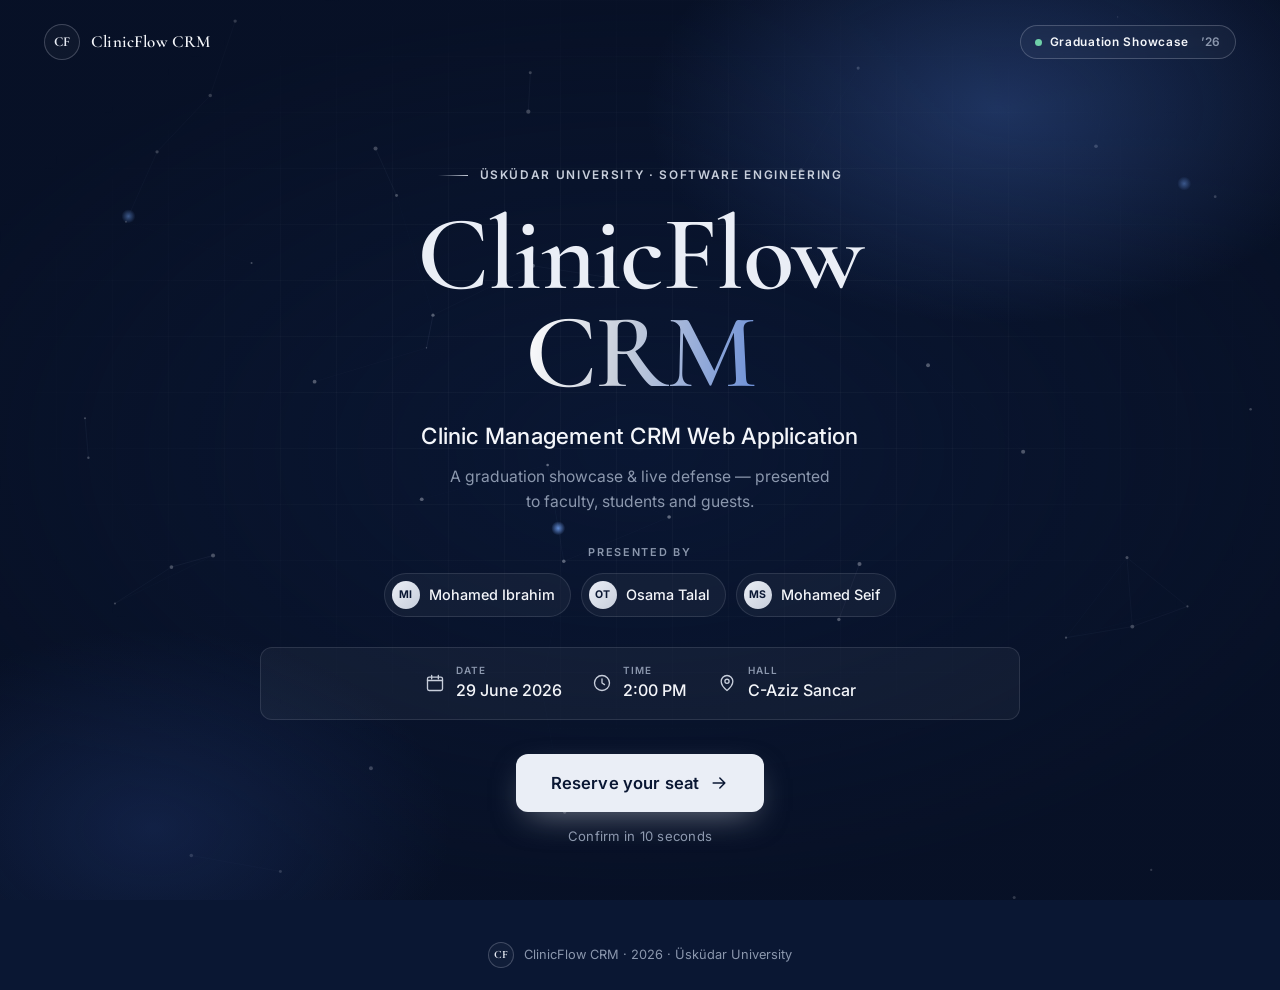
==== commit 07992100: "Website: drop 'Free ·' from CTA note; Card: remove printed URL from back - Hero CTA note now reads '" ====
--- a/index.html
+++ b/index.html
@@ -85,7 +85,7 @@
             Reserve your seat
             <svg class="btn__arrow" viewBox="0 0 24 24" aria-hidden="true"><path d="M5 12h14M13 6l6 6-6 6"/></svg>
           </button>
-          <span class="hero__cta-note">Free · Confirm in 10 seconds</span>
+          <span class="hero__cta-note">Confirm in 10 seconds</span>
         </div>
       </div>
     </section>
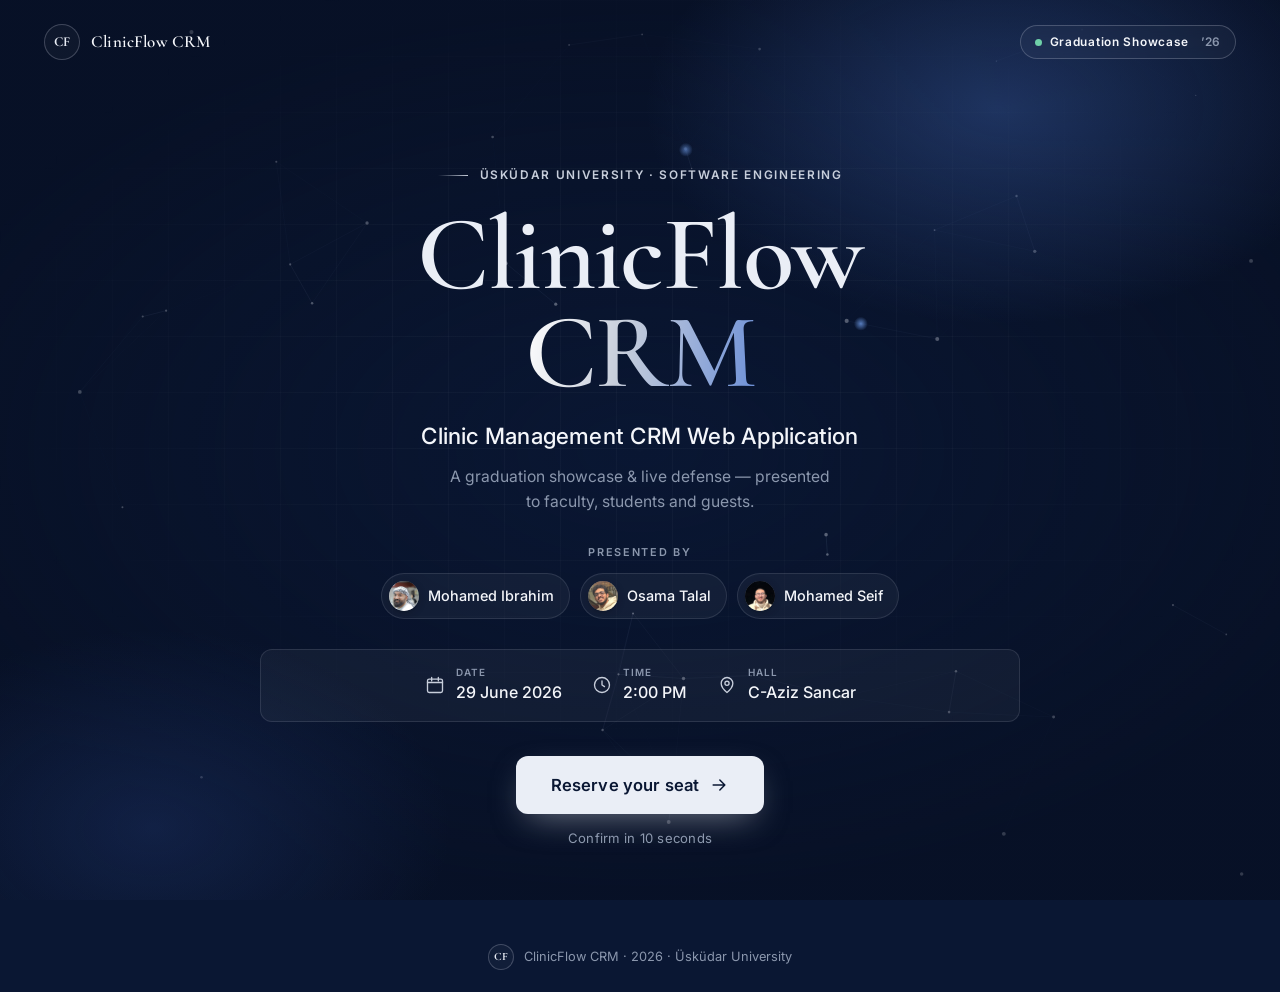
==== commit adad03a0: "Replace presenter initials with real portraits (website + card) - Face-centered circular crops of al" ====
--- a/index.html
+++ b/index.html
@@ -59,9 +59,9 @@
         <div class="presenters reveal" style="--d:5" aria-label="Presenters">
           <span class="presenters__label">Presented by</span>
           <ul class="presenters__list">
-            <li class="presenter-chip"><span class="presenter-chip__ini" aria-hidden="true">MI</span>Mohamed Ibrahim</li>
-            <li class="presenter-chip"><span class="presenter-chip__ini" aria-hidden="true">OT</span>Osama Talal</li>
-            <li class="presenter-chip"><span class="presenter-chip__ini" aria-hidden="true">MS</span>Mohamed Seif</li>
+            <li class="presenter-chip"><img class="presenter-chip__photo" src="card/assets/photos/ibrahim-portrait.jpg" alt="" aria-hidden="true" width="30" height="30" />Mohamed Ibrahim</li>
+            <li class="presenter-chip"><img class="presenter-chip__photo" src="card/assets/photos/talal-portrait.jpg" alt="" aria-hidden="true" width="30" height="30" />Osama Talal</li>
+            <li class="presenter-chip"><img class="presenter-chip__photo" src="card/assets/photos/seif-portrait.jpg" alt="" aria-hidden="true" width="30" height="30" />Mohamed Seif</li>
           </ul>
         </div>
 
--- a/assets/css/styles.css
+++ b/assets/css/styles.css
@@ -214,6 +214,10 @@
   color: var(--midnight);
   background: linear-gradient(135deg, var(--platinum), var(--silver));
 }
+.presenter-chip__photo {
+  width: 30px; height: 30px; border-radius: 50%; object-fit: cover; flex: none;
+  box-shadow: inset 0 0 0 1px rgba(255,255,255,0.28), 0 2px 8px -3px rgba(0,0,0,0.5);
+}
 
 /* meta strip */
 .meta-strip {
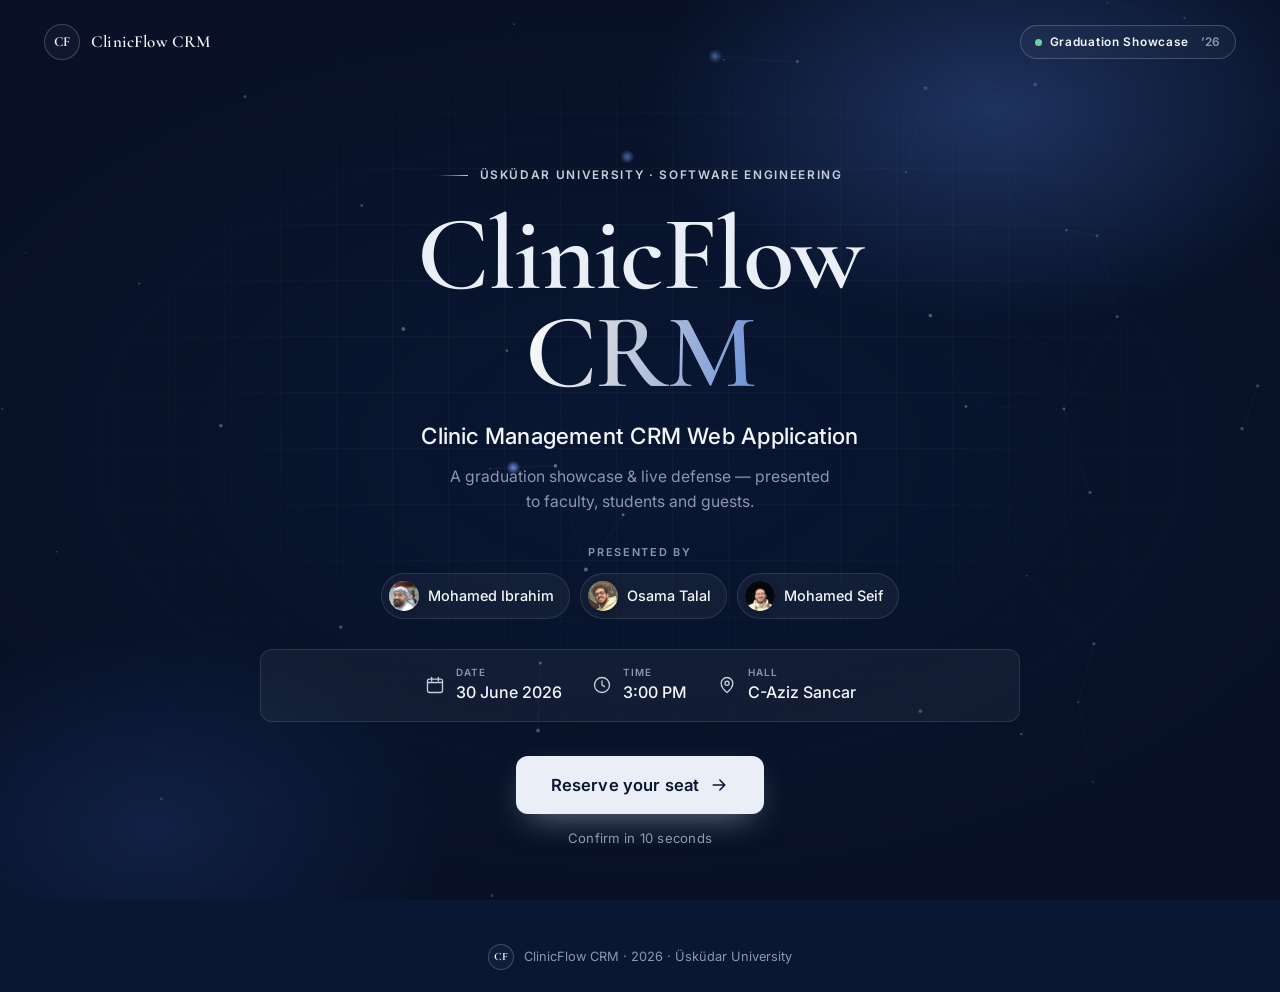
==== commit 367accc9: "Move event to 30 June 2026 3:00 PM; add Arabic father card; mother back now Arabic - Date/time updat" ====
--- a/index.html
+++ b/index.html
@@ -4,13 +4,13 @@
   <meta charset="UTF-8" />
   <meta name="viewport" content="width=device-width, initial-scale=1, viewport-fit=cover" />
   <title>ClinicFlow CRM — Graduation Showcase</title>
-  <meta name="description" content="ClinicFlow CRM — Clinic Management CRM Web Application. Graduation showcase by Mohamed Ibrahim, Osama Talal & Mohamed Seif — Üsküdar University, 29 June 2026, 2:00 PM, Hall C-Aziz Sancar." />
+  <meta name="description" content="ClinicFlow CRM — Clinic Management CRM Web Application. Graduation showcase by Mohamed Ibrahim, Osama Talal & Mohamed Seif — Üsküdar University, 30 June 2026, 3:00 PM, Hall C-Aziz Sancar." />
   <meta name="color-scheme" content="dark light" />
   <meta name="theme-color" content="#0B1B3B" />
 
   <meta property="og:type" content="website" />
   <meta property="og:title" content="ClinicFlow CRM — Graduation Showcase" />
-  <meta property="og:description" content="Reserve your seat for the ClinicFlow CRM presentation — 29 June 2026, Üsküdar University." />
+  <meta property="og:description" content="Reserve your seat for the ClinicFlow CRM presentation — 30 June 2026, Üsküdar University." />
 
   <link rel="preconnect" href="https://fonts.googleapis.com" />
   <link rel="preconnect" href="https://fonts.gstatic.com" crossorigin />
@@ -68,11 +68,11 @@
         <ul class="meta-strip reveal" style="--d:6" aria-label="Event details">
           <li>
             <svg class="meta-strip__icon" viewBox="0 0 24 24" aria-hidden="true"><rect x="3" y="5" width="18" height="16" rx="2"/><path d="M3 9h18M8 3v4M16 3v4"/></svg>
-            <span><span class="meta-strip__k">Date</span>29 June 2026</span>
+            <span><span class="meta-strip__k">Date</span>30 June 2026</span>
           </li>
           <li>
             <svg class="meta-strip__icon" viewBox="0 0 24 24" aria-hidden="true"><circle cx="12" cy="12" r="9"/><path d="M12 7v5l3 2"/></svg>
-            <span><span class="meta-strip__k">Time</span>2:00 PM</span>
+            <span><span class="meta-strip__k">Time</span>3:00 PM</span>
           </li>
           <li>
             <svg class="meta-strip__icon" viewBox="0 0 24 24" aria-hidden="true"><path d="M12 21s7-5.6 7-11a7 7 0 1 0-14 0c0 5.4 7 11 7 11Z"/><circle cx="12" cy="10" r="2.5"/></svg>
@@ -146,8 +146,8 @@
           <p class="card__presenter">Mohamed Ibrahim · Osama Talal · Mohamed Seif</p>
 
           <dl class="details">
-            <div class="details__row"><dt>Date</dt><dd>29 June 2026</dd></div>
-            <div class="details__row"><dt>Time</dt><dd>2:00 PM (GMT+3)</dd></div>
+            <div class="details__row"><dt>Date</dt><dd>30 June 2026</dd></div>
+            <div class="details__row"><dt>Time</dt><dd>3:00 PM (GMT+3)</dd></div>
             <div class="details__row"><dt>Location</dt><dd>Hall C-Aziz Sancar</dd></div>
           </dl>
         </div>
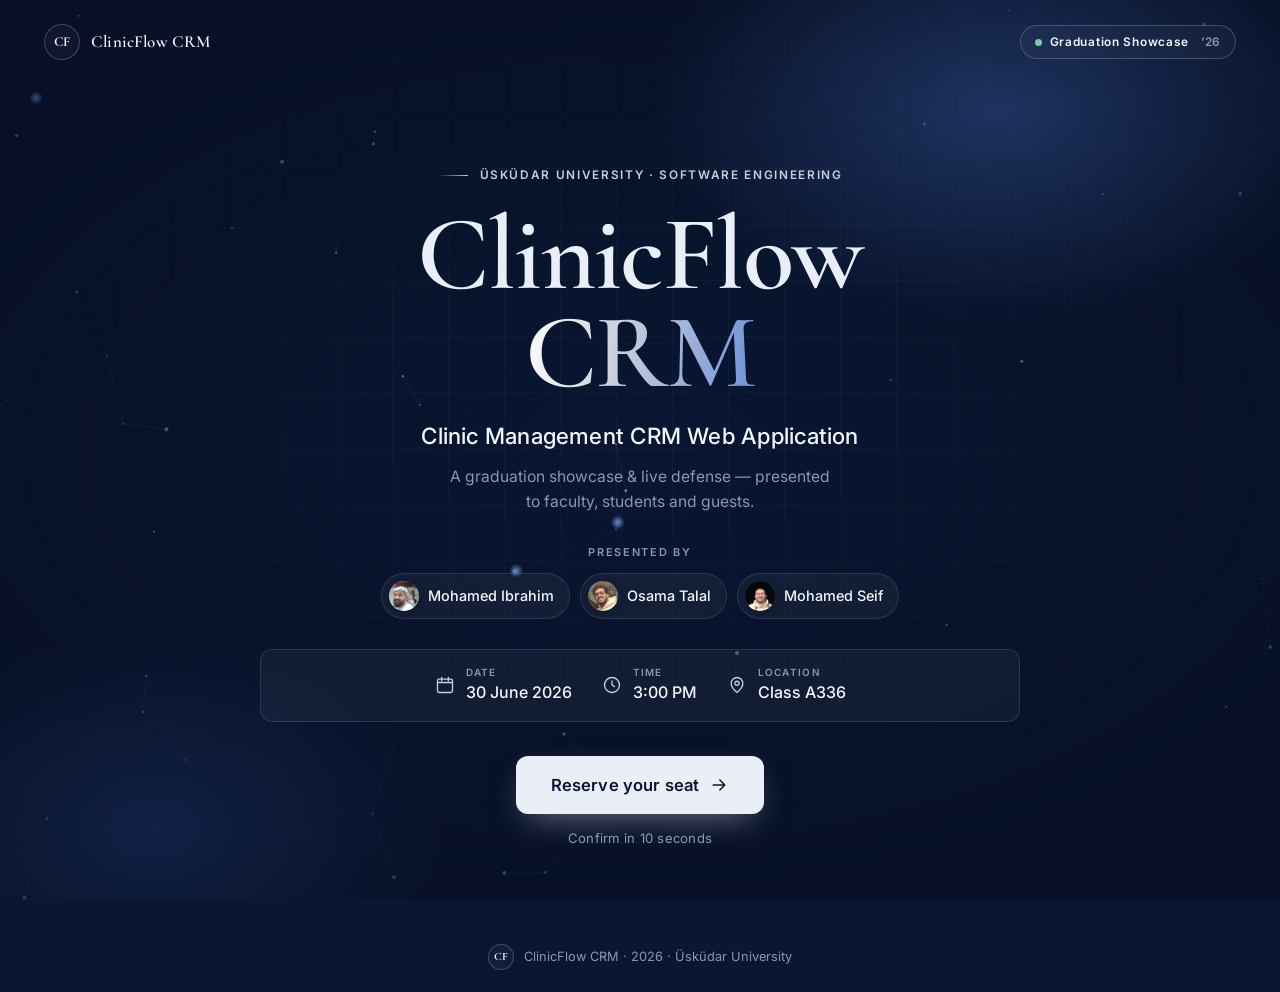
==== commit 0edd22eb: "Change location from C-Aziz Sancar to Class A336 (site + all cards) - Update location everywhere: we" ====
--- a/index.html
+++ b/index.html
@@ -4,7 +4,7 @@
   <meta charset="UTF-8" />
   <meta name="viewport" content="width=device-width, initial-scale=1, viewport-fit=cover" />
   <title>ClinicFlow CRM — Graduation Showcase</title>
-  <meta name="description" content="ClinicFlow CRM — Clinic Management CRM Web Application. Graduation showcase by Mohamed Ibrahim, Osama Talal & Mohamed Seif — Üsküdar University, 30 June 2026, 3:00 PM, Hall C-Aziz Sancar." />
+  <meta name="description" content="ClinicFlow CRM — Clinic Management CRM Web Application. Graduation showcase by Mohamed Ibrahim, Osama Talal & Mohamed Seif — Üsküdar University, 30 June 2026, 3:00 PM, Class A336." />
   <meta name="color-scheme" content="dark light" />
   <meta name="theme-color" content="#0B1B3B" />
 
@@ -76,7 +76,7 @@
           </li>
           <li>
             <svg class="meta-strip__icon" viewBox="0 0 24 24" aria-hidden="true"><path d="M12 21s7-5.6 7-11a7 7 0 1 0-14 0c0 5.4 7 11 7 11Z"/><circle cx="12" cy="10" r="2.5"/></svg>
-            <span><span class="meta-strip__k">Hall</span>C-Aziz Sancar</span>
+            <span><span class="meta-strip__k">Location</span>Class A336</span>
           </li>
         </ul>
 
@@ -148,7 +148,7 @@
           <dl class="details">
             <div class="details__row"><dt>Date</dt><dd>30 June 2026</dd></div>
             <div class="details__row"><dt>Time</dt><dd>3:00 PM (GMT+3)</dd></div>
-            <div class="details__row"><dt>Location</dt><dd>Hall C-Aziz Sancar</dd></div>
+            <div class="details__row"><dt>Location</dt><dd>Class A336</dd></div>
           </dl>
         </div>
 
